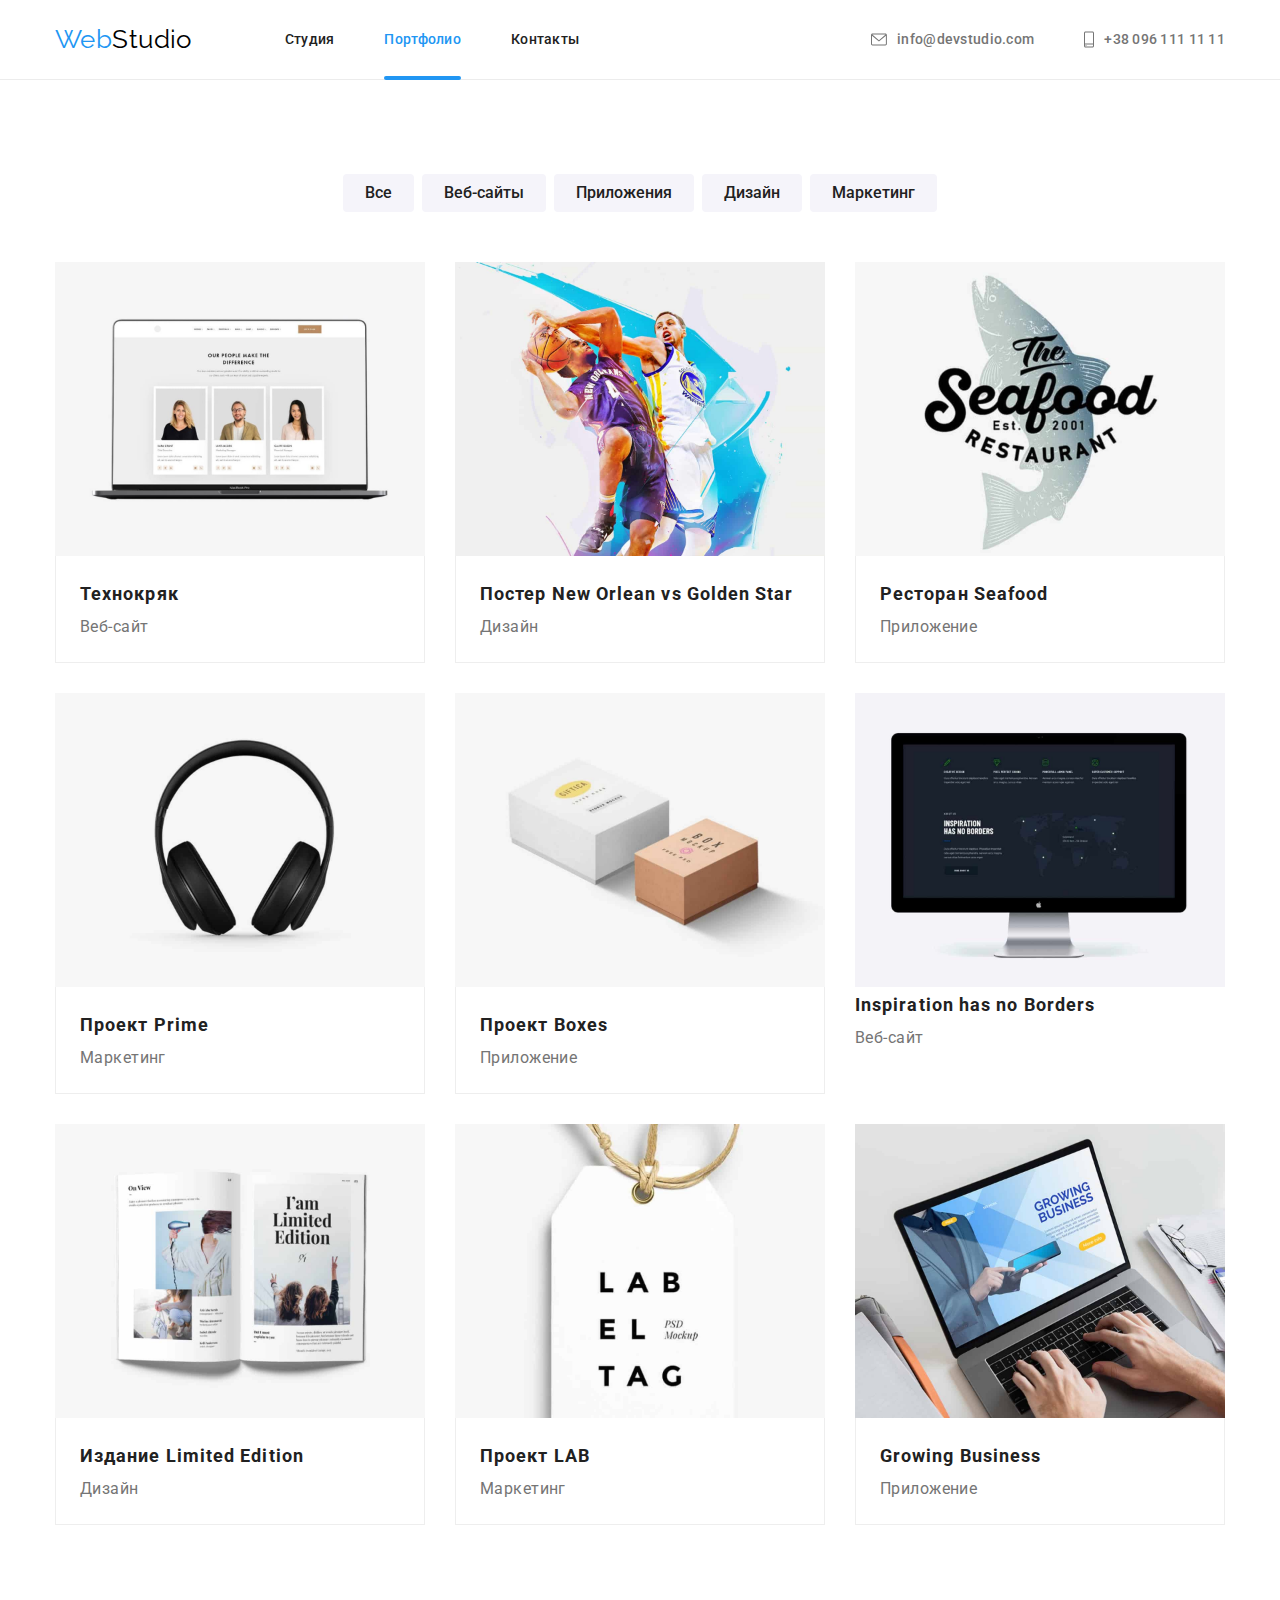
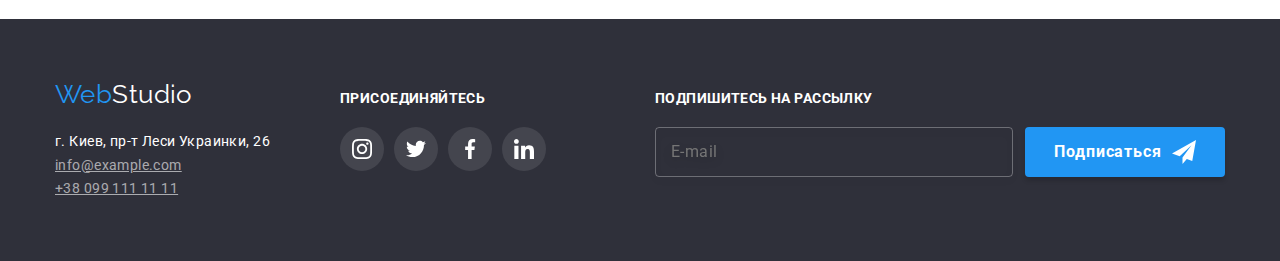
==== pages/portfolio.html @ 96d9318a "init commit" ====
<!DOCTYPE html>
<html lang="en">
  <head>
    <meta charset="UTF-8" />
    <meta http-equiv="X-UA-Compatible" content="IE=edge" />
    <meta name="viewport" content="width=device-width, initial-scale=1.0" />
    <title>WebStudio | Портфолио</title>
    <link rel="preconnect" href="https://fonts.gstatic.com" />
    <link
      href="https://fonts.googleapis.com/css2?family=Raleway:wght@700&family=Roboto:wght@400;500;700;900&display=swap"
      rel="stylesheet"
    />
    <link
      rel="stylesheet"
      href="https://cdnjs.cloudflare.com/ajax/libs/modern-normalize/1.0.0/modern-normalize.min.css"
    />
    <link rel="stylesheet" href="./../css/main.min.css" />
  </head>
  <body>
    <!-- header -->
    <header class="header">
      <div class="container flex-wrapper">
        <nav class="flex-wrapper">
          <a class="logo" href="./../index.html"
            >Web<span class="logo--darkmode">Studio</span></a
          >
          <ul class="header__menu flex-wrapper">
            <li class="header__item">
              <a class="header__link" href="./../index.html">Студия</a>
            </li>
            <li class="header__item">
              <a
                class="header__link header__link--active"
                href="./portfolio.html"
                >Портфолио</a
              >
            </li>
            <li class="header__item">
              <a class="header__link" href="#">Контакты</a>
            </li>
          </ul>
        </nav>
        <ul class="header__contacts-list flex-wrapper">
          <li class="header__item">
            <a class="contacts__link" href="mailto:info@devstudio.com">
              <svg
                width="16"
                height="12"
                class="contacts__icon contacts-icon--email"
              >
                <use href="./../icons/icons.svg#icon-envelope"></use>
              </svg>
              info@devstudio.com</a
            >
          </li>
          <li class="header__item">
            <a class="contacts__link" href="tel:+380961111111">
              <svg
                width="10"
                height="16"
                class="contacts__icon contacts__icon--phone"
              >
                <use href="./../icons/icons.svg#icon-smartphone"></use>
              </svg>
              +38 096 111 11 11</a
            >
          </li>
        </ul>
      </div>
    </header>
    <!-- /header -->
    <!-- main -->
    <main>
      <section class="section">
        <div class="container">
          <h1 class="visually-hidden">Портфолио</h1>
          <ul class="filter__options">
            <li class="filter__item">
              <button class="filter__button" type="button">Все</button>
            </li>
            <li class="filter__item">
              <button class="filter__button" type="button">Веб-сайты</button>
            </li>
            <li class="filter__item">
              <button class="filter__button" type="button">Приложения</button>
            </li>
            <li class="filter__item">
              <button class="filter__button" type="button">Дизайн</button>
            </li>
            <li class="filter__item">
              <button class="filter__button" type="button">Маркетинг</button>
            </li>
          </ul>
          <ul class="project__list">
            <li class="project__item">
              <a href="" class="project__link">
                <div class="project__animation-container">
                  <img
                    class="project__thumbnail"
                    width="370"
                    height="294"
                    src="./../img/pf_1.jpg"
                    alt="Технокряк"
                  />
                  <div class="project__animation-content">
                    <p>
                      Технокряк это современная площадка распространения
                      коронавируса. Компании используют эту платформу для
                      цифрового шпионажа и атак на защищённые сервера
                      конкурентов.
                    </p>
                  </div>
                </div>
                <div class="project__info">
                  <h2 class="project__info-heading">Технокряк</h2>
                  <p class="project__info-description">Веб-сайт</p>
                </div>
              </a>
            </li>
            <li class="project__item">
              <a href="" class="project__link">
                <div class="project__animation-container">
                  <img
                    class="project__thumbnail"
                    width="370"
                    height="294"
                    src="./../img/pf_2.jpg"
                    alt="Технокряк"
                  />
                  <div class="project__animation-content">
                    <p>
                      Технокряк это современная площадка распространения
                      коронавируса. Компании используют эту платформу для
                      цифрового шпионажа и атак на защищённые сервера
                      конкурентов.
                    </p>
                  </div>
                </div>
                <div class="project__info">
                  <h2 class="project__info-heading">
                    Постер New Orlean vs Golden Star
                  </h2>
                  <p class="project__info-description">Дизайн</p>
                </div>
              </a>
            </li>
            <li class="project__item">
              <a href="" class="project__link">
                <div class="project__animation-container">
                  <img
                    class="project__thumbnail"
                    width="370"
                    height="294"
                    src="./../img/pf_3.jpg"
                    alt="Технокряк"
                  />
                  <div class="project__animation-content">
                    <p>
                      Технокряк это современная площадка распространения
                      коронавируса. Компании используют эту платформу для
                      цифрового шпионажа и атак на защищённые сервера
                      конкурентов.
                    </p>
                  </div>
                </div>
                <div class="project__info">
                  <h2 class="project__info-heading">Ресторан Seafood</h2>
                  <p class="project__info-description">Приложение</p>
                </div>
              </a>
            </li>
            <li class="project__item">
              <a href="" class="project__link">
                <div class="project__animation-container">
                  <img
                    class="project__thumbnail"
                    width="370"
                    height="294"
                    src="./../img/pf_4.jpg"
                    alt="Технокряк"
                  />
                  <div class="project__animation-content">
                    <p>
                      Технокряк это современная площадка распространения
                      коронавируса. Компании используют эту платформу для
                      цифрового шпионажа и атак на защищённые сервера
                      конкурентов.
                    </p>
                  </div>
                </div>
                <div class="project__info">
                  <h2 class="project__info-heading">Проект Prime</h2>
                  <p class="project__info-description">Маркетинг</p>
                </div>
              </a>
            </li>
            <li class="project__item">
              <a href="" class="project__link">
                <div class="project__animation-container">
                  <img
                    class="project__thumbnail"
                    width="370"
                    height="294"
                    src="./../img/pf_5.jpg"
                    alt="Технокряк"
                  />
                  <div class="project__animation-content">
                    <p>
                      Технокряк это современная площадка распространения
                      коронавируса. Компании используют эту платформу для
                      цифрового шпионажа и атак на защищённые сервера
                      конкурентов.
                    </p>
                  </div>
                </div>
                <div class="project__info">
                  <h2 class="project__info-heading">Проект Boxes</h2>
                  <p class="project__info-description">Приложение</p>
                </div>
              </a>
            </li>
            <li class="project__item">
              <a href="" class="project__link">
                <div class="project__animation-container">
                  <img
                    class="project__thumbnail"
                    width="370"
                    height="294"
                    src="./../img/pf_6.jpg"
                    alt="Технокряк"
                  />
                  <div class="project__animation-content">
                    <p>
                      Технокряк это современная площадка распространения
                      коронавируса. Компании используют эту платформу для
                      цифрового шпионажа и атак на защищённые сервера
                      конкурентов.
                    </p>
                  </div>
                </div>
                <div class="project-info">
                  <h2 class="project__info-heading">
                    Inspiration has no Borders
                  </h2>
                  <p class="project__info-description">Веб-сайт</p>
                </div>
              </a>
            </li>
            <li class="project__item">
              <a href="" class="project__link">
                <div class="project__animation-container">
                  <img
                    class="project__thumbnail"
                    width="370"
                    height="294"
                    src="./../img/pf_7.jpg"
                    alt="Технокряк"
                  />
                  <div class="project__animation-content">
                    <p>
                      Технокряк это современная площадка распространения
                      коронавируса. Компании используют эту платформу для
                      цифрового шпионажа и атак на защищённые сервера
                      конкурентов.
                    </p>
                  </div>
                </div>
                <div class="project__info">
                  <h2 class="project__info-heading">Издание Limited Edition</h2>
                  <p class="project__info-description">Дизайн</p>
                </div>
              </a>
            </li>
            <li class="project__item">
              <a href="" class="project__link">
                <div class="project__animation-container">
                  <img
                    class="project__thumbnail"
                    width="370"
                    height="294"
                    src="./../img/pf_8.jpg"
                    alt="Технокряк"
                  />
                  <div class="project__animation-content">
                    <p>
                      Технокряк это современная площадка распространения
                      коронавируса. Компании используют эту платформу для
                      цифрового шпионажа и атак на защищённые сервера
                      конкурентов.
                    </p>
                  </div>
                </div>
                <div class="project__info">
                  <h2 class="project__info-heading">Проект LAB</h2>
                  <p class="project__info-description">Маркетинг</p>
                </div>
              </a>
            </li>
            <li class="project__item">
              <a href="" class="project__link">
                <div class="project__animation-container">
                  <img
                    class="project__thumbnail"
                    width="370"
                    height="294"
                    src="./../img/pf_9.jpg"
                    alt="Технокряк"
                  />
                  <div class="project__animation-content">
                    <p>
                      Технокряк это современная площадка распространения
                      коронавируса. Компании используют эту платформу для
                      цифрового шпионажа и атак на защищённые сервера
                      конкурентов.
                    </p>
                  </div>
                </div>
                <div class="project__info">
                  <h2 class="project__info-heading">Growing Business</h2>
                  <p class="project__info-description">Приложение</p>
                </div>
              </a>
            </li>
          </ul>
        </div>
      </section>
    </main>
    <!-- /main -->
    <!-- footer -->
    <footer class="footer">
      <div class="container">
        <div class="footer__content">
          <div class="footer__contacts">
            <a class="logo" href="./../index.html"
              >Web<span class="logo--lightmode">Studio</span></a
            >
            <address class="footer__address">
              <ul class="footer__address-list">
                <li class="footer__address-item">
                  <p>г. Киев, пр-т Леси Украинки, 26</p>
                </li>
                <li class="footer__address-item">
                  <a class="footer__address-link" href="mailto:info@example.com"
                    >info@example.com</a
                  >
                </li>
                <li class="footer__address-item">
                  <a class="footer__address-link" href="tel:+380991111111"
                    >+38 099 111 11 11</a
                  >
                </li>
              </ul>
            </address>
          </div>
          <div class="footer__socials">
            <p class="footer__socials-cta-text">присоединяйтесь</p>
            <ul class="footer__socials-list">
              <li class="socials__item">
                <a class="socials__link" href="#">
                  <svg width="20" height="20" class="socials__icon">
                    <use href="./../icons/icons.svg#icon-instagram"></use>
                  </svg>
                </a>
              </li>
              <li class="socials__item">
                <a class="socials__link" href="#">
                  <svg width="20" height="20" class="socials__icon">
                    <use href="./../icons/icons.svg#icon-twitter"></use>
                  </svg>
                </a>
              </li>
              <li class="socials__item">
                <a class="socials__link" href="#">
                  <svg width="20" height="20" class="socials__icon">
                    <use href="./../icons/icons.svg#icon-facebook"></use>
                  </svg>
                </a>
              </li>
              <li class="socials__item">
                <a class="socials__link" href="#">
                  <svg width="20" height="20" class="socials__icon">
                    <use href="./../icons/icons.svg#icon-linkedin"></use>
                  </svg>
                </a>
              </li>
            </ul>
          </div>
          <div class="footer__newsletter">
            <form class="footer__newsletter-form">
              <label class="footer__newsletter-cta-text" for="newsletter-email"
                >Подпишитесь на рассылку</label
              >
              <div class="footer__newsletter-input-row">
                <input
                  class="footer__newsletter-input-field"
                  id="newsletter-email"
                  name="user-email"
                  type="email"
                  placeholder="E-mail"
                  required
                />
                <button class="footer__newsletter-submit-button" type="submit">
                  Подписаться
                  <svg
                    class="footer__newsletter-subscribe-icon"
                    width="24"
                    height="24"
                  >
                    <use href="./../icons/icons.svg#icon-input-subscribe"></use>
                  </svg>
                </button>
              </div>
            </form>
          </div>
        </div>
      </div>
    </footer>
    <!-- /footer -->
  </body>
</html>
---- css/main.min.css ----
body{font-family:"Roboto", sans-serif;font-size:14px;font-weight:400;line-height:1.14;letter-spacing:0.03em;color:#212121}ul{list-style:none}h1,h2,h3,h4,h5,h6,ul,p{margin:0;padding:0}.container{max-width:1200px;padding:0 15px 0 15px;margin:0 auto}.section{padding-top:94px;padding-bottom:94px}.section:first-child{margin-top:80px}.flex-wrapper{display:-webkit-box;display:-ms-flexbox;display:flex;height:100%;-webkit-box-align:center;-ms-flex-align:center;align-items:center;-webkit-box-pack:center;-ms-flex-pack:center;justify-content:center;position:relative}.header{position:fixed;top:0;z-index:1;width:100%;height:80px;background-color:#fff;border-bottom:1px solid #ececec}.header .logo{display:-webkit-box;display:-ms-flexbox;display:flex;height:100%;-webkit-box-align:center;-ms-flex-align:center;align-items:center;-webkit-box-pack:center;-ms-flex-pack:center;justify-content:center;position:relative}.header__menu{margin-left:93px}.header__contacts-list{margin-left:auto}.header__item,.header__item>.header__link,.header__item>.contacts__link{display:-webkit-box;display:-ms-flexbox;display:flex;height:100%;-webkit-box-align:center;-ms-flex-align:center;align-items:center;-webkit-box-pack:center;-ms-flex-pack:center;justify-content:center;position:relative}.header__item:not(:last-child){margin-right:50px}.header__link{font-weight:500;letter-spacing:0.02em;color:#212121;text-decoration:none}.header__link--active,.header__link:hover,.header__link:focus{color:#2196f3;-webkit-transition:color 0.25s cubic-bezier(0.4, 0, 0.2, 1);transition:color 0.25s cubic-bezier(0.4, 0, 0.2, 1)}.header__link--active::after{content:"";position:absolute;bottom:-1px;width:100%;height:4px;background-color:#2196f3;border-radius:2px}.contacts__link{font-weight:500;letter-spacing:0.02em;color:#212121;text-decoration:none;color:#757575;-webkit-transition:color 0.25s cubic-bezier(0.4, 0, 0.2, 1);transition:color 0.25s cubic-bezier(0.4, 0, 0.2, 1)}.contacts__link:hover,.contacts__link:focus{color:#2196f3}.contacts__item:not(:last-child){margin-bottom:9px}.contacts__icon{height:100%;margin-right:10px}.contacts__icon--email{width:16px}.contacts__icon--phone{width:10px}.logo{font-family:"Raleway", sans-serif;font-size:26px;line-height:1.19;color:#2196f3;text-decoration:none}.logo--darkmode{color:#000}.logo--lightmode{color:#fff}.hero{padding-top:200px;padding-bottom:200px;background-image:-webkit-gradient(linear, left top, right top, from(rgba(47,48,58,0.4)), to(rgba(47,48,58,0.4))),url("./../img/hero-bg.jpg");background-image:linear-gradient(to right, rgba(47,48,58,0.4), rgba(47,48,58,0.4)),url("./../img/hero-bg.jpg");background-size:cover;background-color:#2f303a}.hero__content{max-width:696px;text-align:center;margin:0 auto}.hero__headline{font-weight:900;font-size:44px;line-height:1.36;letter-spacing:0.06em;text-align:center;text-transform:uppercase;color:#fff}.hero__button{margin-top:30px;width:200px;height:50px;font-weight:700;font-size:16px;line-height:1.87;letter-spacing:0.06em;background-color:#2196f3;color:#fff;-webkit-box-shadow:0px 4px 4px rgba(0,0,0,0.15);box-shadow:0px 4px 4px rgba(0,0,0,0.15);border:2px solid #2196f3;border-radius:4px;cursor:pointer;-webkit-transition-property:color, background-color;transition-property:color, background-color;-webkit-transition:0.25s cubic-bezier(0.4, 0, 0.2, 1);transition:0.25s cubic-bezier(0.4, 0, 0.2, 1)}.hero__button:hover,.hero__button:focus{background-color:#fff;color:#2196f3}.advantages{padding-bottom:0}.advantages__list{display:-webkit-box;display:-ms-flexbox;display:flex}.advantages__item{width:270px}.advantages__item:not(:last-child){margin-right:30px}.advantages__icon{display:-webkit-box;display:-ms-flexbox;display:flex;height:120px;-webkit-box-pack:center;-ms-flex-pack:center;justify-content:center;-webkit-box-align:center;-ms-flex-align:center;align-items:center;border-radius:4px;background-color:#f5f4fa;margin-bottom:30px}.advantages__heading{font-weight:700;font-size:14px;text-transform:uppercase}.advantages__description{margin-top:10px;line-height:1.71;color:#757575}.occupation__heading{text-align:center;font-weight:700;font-size:36px;line-height:1.16}.occupation__list{margin-top:50px;display:-webkit-box;display:-ms-flexbox;display:flex;-ms-flex-wrap:wrap;flex-wrap:wrap}.occupation__item{position:relative}.occupation__item:not(:last-child){margin-right:30px}.occupation__image{display:block}.occupation__description{position:absolute;left:0;bottom:0;display:-webkit-box;display:-ms-flexbox;display:flex;-webkit-box-pack:center;-ms-flex-pack:center;justify-content:center;-webkit-box-align:center;-ms-flex-align:center;align-items:center;height:70px;width:100%;background-color:rgba(47,48,58,0.8)}.occupation__description>p{font-weight:700;text-align:center;letter-spacing:0.03em;text-transform:uppercase;color:#ffffff}.socials__list{display:-webkit-box;display:-ms-flexbox;display:flex;-webkit-box-pack:center;-ms-flex-pack:center;justify-content:center;padding:0;margin-top:16px}.socials__item:not(:last-child){margin-right:10px}.socials__link{display:block;width:44px;height:44px;padding:12px;color:#afb1b8;border-radius:50%;-webkit-transition-property:color, background-color;transition-property:color, background-color;-webkit-transition:0.25s cubic-bezier(0.4, 0, 0.2, 1);transition:0.25s cubic-bezier(0.4, 0, 0.2, 1)}.socials__link:hover,.socials__link:focus{color:#fff;background-color:#2196f3}.socials__icon{width:100%;height:100%}.team{background-color:#f5f4fa}.team__heading{text-align:center;font-weight:700;font-size:36px;line-height:1.16}.team__list{margin-top:50px;display:-webkit-box;display:-ms-flexbox;display:flex;-ms-flex-wrap:wrap;flex-wrap:wrap}.team__item{background:#ffffff;-webkit-box-shadow:0px 1px 3px rgba(0,0,0,0.12),0px 1px 1px rgba(0,0,0,0.14),0px 2px 1px rgba(0,0,0,0.2);box-shadow:0px 1px 3px rgba(0,0,0,0.12),0px 1px 1px rgba(0,0,0,0.14),0px 2px 1px rgba(0,0,0,0.2);border-radius:0px 0px 4px 4px}.team__item:not(:last-child){margin-right:30px}.team__image{display:block}.team__info{padding:30px 10px}.team__info-name{font-weight:500;font-size:16px;line-height:1.18;text-align:center}.team__info-role{margin-top:10px;font-size:16px;line-height:1.18;text-align:center;color:#757575}.clients__heading{text-align:center;font-weight:700;font-size:36px;line-height:1.16}.clients__list{display:-webkit-box;display:-ms-flexbox;display:flex;margin-top:50px}.clients__item{width:170px;height:92px}.clients__item:not(:last-child){margin-right:30px}.clients__link{display:-webkit-box;display:-ms-flexbox;display:flex;-webkit-box-pack:center;-ms-flex-pack:center;justify-content:center;-webkit-box-align:center;-ms-flex-align:center;align-items:center;width:100%;height:100%;border:1px solid #afb1b8;border-radius:4px;color:#afb1b8;-webkit-transition-property:color, border-color;transition-property:color, border-color;-webkit-transition:0.25s cubic-bezier(0.4, 0, 0.2, 1);transition:0.25s cubic-bezier(0.4, 0, 0.2, 1)}.clients__link:hover,.clients__link:focus{color:#2196f3;border-color:#2196f3}.clients__icon{width:106px;height:60px}.filter__options{display:-webkit-box;display:-ms-flexbox;display:flex;height:100%;-webkit-box-align:center;-ms-flex-align:center;align-items:center;-webkit-box-pack:center;-ms-flex-pack:center;justify-content:center;position:relative}.filter__item:not(:last-child){margin-right:8px}.filter__button{padding:6px 22px;border-radius:4px;background-color:#2196f3;font-weight:500;font-size:16px;line-height:1.62;background-color:#f5f4fa;color:#212121;border:none;cursor:pointer;-webkit-transition-property:color, background-color, -webkit-box-shadow;transition-property:color, background-color, -webkit-box-shadow;transition-property:color, background-color, box-shadow;transition-property:color, background-color, box-shadow, -webkit-box-shadow;-webkit-transition:0.25s cubic-bezier(0.4, 0, 0.2, 1);transition:0.25s cubic-bezier(0.4, 0, 0.2, 1)}.filter__button:hover,.filter__button:focus{background-color:#2196f3;color:#fff;-webkit-box-shadow:0px 3px 1px rgba(0,0,0,0.1),0px 1px 2px rgba(0,0,0,0.08),0px 2px 2px rgba(0,0,0,0.12);box-shadow:0px 3px 1px rgba(0,0,0,0.1),0px 1px 2px rgba(0,0,0,0.08),0px 2px 2px rgba(0,0,0,0.12)}.project__list{margin-top:50px;display:-webkit-box;display:-ms-flexbox;display:flex;-ms-flex-wrap:wrap;flex-wrap:wrap}.project__thumbnail,.project__link{display:block}.project__item{margin-right:30px;margin-bottom:30px}.project__item:nth-child(3n+3){margin-right:0}.project__item:nth-last-child(-n+3){margin-bottom:0}.project__link{text-decoration:none}.project__link:hover,.project__link:focus{-webkit-box-shadow:0px 1px 1px rgba(0,0,0,0.12),0px 4px 4px rgba(0,0,0,0.06),1px 4px 6px rgba(0,0,0,0.16);box-shadow:0px 1px 1px rgba(0,0,0,0.12),0px 4px 4px rgba(0,0,0,0.06),1px 4px 6px rgba(0,0,0,0.16);-webkit-transition:-webkit-box-shadow 0.25s cubic-bezier(0.4, 0, 0.2, 1);transition:-webkit-box-shadow 0.25s cubic-bezier(0.4, 0, 0.2, 1);transition:box-shadow 0.25s cubic-bezier(0.4, 0, 0.2, 1);transition:box-shadow 0.25s cubic-bezier(0.4, 0, 0.2, 1), -webkit-box-shadow 0.25s cubic-bezier(0.4, 0, 0.2, 1)}.project__animation-container{position:relative;overflow:hidden;width:100%}.project__animation-content{position:absolute;display:-webkit-box;display:-ms-flexbox;display:flex;height:100%;-webkit-box-pack:center;-ms-flex-pack:center;justify-content:center;-webkit-box-align:center;-ms-flex-align:center;align-items:center;padding:24px;background-color:rgba(33,150,243,0.9);-webkit-transition:-webkit-transform 0.25s cubic-bezier(0.4, 0, 0.2, 1);transition:-webkit-transform 0.25s cubic-bezier(0.4, 0, 0.2, 1);transition:transform 0.25s cubic-bezier(0.4, 0, 0.2, 1);transition:transform 0.25s cubic-bezier(0.4, 0, 0.2, 1), -webkit-transform 0.25s cubic-bezier(0.4, 0, 0.2, 1)}.project__animation-content>p{font-size:18px;line-height:1.55;color:#fff}.project__link:hover .project__animation-content,.project__link:focus .project__animation-content{-webkit-transform:translateY(-100%);transform:translateY(-100%)}.project__info{padding:20px 24px;background:#ffffff;border-left:1px solid #eeeeee;border-right:1px solid #eeeeee;border-bottom:1px solid #eeeeee}.project__info-heading{font-weight:700;font-size:18px;line-height:2;letter-spacing:0.06em;color:#212121}.project__info-description{font-size:16px;line-height:1.87;color:#757575}.modal__contact-us-form-submit-button{margin-top:30px;width:200px;height:50px;font-weight:700;font-size:16px;line-height:1.87;letter-spacing:0.06em;background-color:#2196f3;color:#fff;-webkit-box-shadow:0px 4px 4px rgba(0,0,0,0.15);box-shadow:0px 4px 4px rgba(0,0,0,0.15);border:2px solid #2196f3;border-radius:4px;cursor:pointer;-webkit-transition-property:color, background-color;transition-property:color, background-color;-webkit-transition:0.25s cubic-bezier(0.4, 0, 0.2, 1);transition:0.25s cubic-bezier(0.4, 0, 0.2, 1)}.modal__contact-us-form-submit-button:hover,.modal__contact-us-form-submit-button:focus{background-color:#fff;color:#2196f3}.modal__backdrop{position:fixed;z-index:2;top:0;left:0;bottom:0;right:0;display:-webkit-box;display:-ms-flexbox;display:flex;-webkit-box-pack:center;-ms-flex-pack:center;justify-content:center;-webkit-box-align:center;-ms-flex-align:center;align-items:center;background-color:rgba(0,0,0,0.2);opacity:100;-webkit-transition:opacity 0.25s cubic-bezier(0.4, 0, 0.2, 1);transition:opacity 0.25s cubic-bezier(0.4, 0, 0.2, 1)}.modal__popup{position:relative;max-width:528px;background-color:#fff;-webkit-box-shadow:0px 1px 3px rgba(0,0,0,0.12),0px 1px 1px rgba(0,0,0,0.14),0px 2px 1px rgba(0,0,0,0.2);box-shadow:0px 1px 3px rgba(0,0,0,0.12),0px 1px 1px rgba(0,0,0,0.14),0px 2px 1px rgba(0,0,0,0.2);border-radius:4px;padding:40px;text-align:center}.modal__close-button{position:absolute;top:8px;right:8px;height:30px;width:30px;display:-webkit-box;display:-ms-flexbox;display:flex;-webkit-box-pack:center;-ms-flex-pack:center;justify-content:center;-webkit-box-align:center;-ms-flex-align:center;align-items:center;padding:9px;background:#fff;border:1px solid rgba(0,0,0,0.1);border-radius:50%;cursor:pointer;-webkit-transition:color 0.25s cubic-bezier(0.4, 0, 0.2, 1);transition:color 0.25s cubic-bezier(0.4, 0, 0.2, 1)}.modal__close-button:hover,.modal__close-button:focus{color:#2196f3;-webkit-transition:color 0.25s cubic-bezier(0.4, 0, 0.2, 1);transition:color 0.25s cubic-bezier(0.4, 0, 0.2, 1)}.modal__close-icon{width:100%;height:100%}.modal__contact-us-form-heading{font-weight:700;font-size:20px;line-height:1.15;letter-spacing:0.03em;color:#212121;text-align:center;margin-bottom:30px}.modal__contact-us-form-input-fieldset{position:relative;display:-webkit-box;display:-ms-flexbox;display:flex;-webkit-box-align:center;-ms-flex-align:center;align-items:center;margin-bottom:28px}.modal__contact-us-form-input-field{width:100%;height:40px;padding:14px 15px 14px 42px;border:1px solid rgba(33,33,33,0.2);border-radius:4px}.modal__contact-us-form-input-label{position:absolute;color:#757575;font-size:12px;line-height:1.16;letter-spacing:0.01em;-webkit-transform:translate(42px, 1px);transform:translate(42px, 1px);-webkit-transition:-webkit-transform 0.25s cubic-bezier(0.4, 0, 0.2, 1);transition:-webkit-transform 0.25s cubic-bezier(0.4, 0, 0.2, 1);transition:transform 0.25s cubic-bezier(0.4, 0, 0.2, 1);transition:transform 0.25s cubic-bezier(0.4, 0, 0.2, 1), -webkit-transform 0.25s cubic-bezier(0.4, 0, 0.2, 1)}.modal__contact-us-form-input-field:focus-within+.modal__contact-us-form-input-label,.modal__contact-us-form-input-field:not(:placeholder-shown)+.modal__contact-us-form-input-label{-webkit-transform:translate(0, -30px);transform:translate(0, -30px)}.modal__contact-us-form-input-icon{position:absolute;display:-webkit-box;display:-ms-flexbox;display:flex;-webkit-box-align:center;-ms-flex-align:center;align-items:center;left:15px;color:#212121;-webkit-transition:color 0.25s cubic-bezier(0.4, 0, 0.2, 1);transition:color 0.25s cubic-bezier(0.4, 0, 0.2, 1)}.modal__contact-us-form-input-field:focus-within ~ .modal__contact-us-form-input-icon,.modal__contact-us-form-input-field:focus-within+.modal__contact-us-form-input-label,textarea:focus-within+.modal__contact-us-form-input-label-textarea{color:#2196f3}.modal__contact-us-form-input-field:not(:focus)::-webkit-input-placeholder{color:transparent}.modal__contact-us-form-input-field:not(:focus):-ms-input-placeholder{color:transparent}.modal__contact-us-form-input-field:not(:focus)::-ms-input-placeholder{color:transparent}.modal__contact-us-form-input-field:not(:focus)::placeholder{color:transparent}.modal__contact-us-form-input-fieldset>textarea{height:120px;padding:12px 16px;resize:none}.modal__contact-us-form-input-fieldset:nth-last-child(2){margin-bottom:20px}.modal__contact-us-form-input-fieldset>textarea::-webkit-input-placeholder,.modal__contact-us-form-input-field::-webkit-input-placeholder{font-size:12px;line-height:1.16;letter-spacing:0.01em;color:rgba(117,117,117,0.5);-webkit-transition:color 0.25s cubic-bezier(0.4, 0, 0.2, 1);transition:color 0.25s cubic-bezier(0.4, 0, 0.2, 1)}.modal__contact-us-form-input-fieldset>textarea:-ms-input-placeholder,.modal__contact-us-form-input-field:-ms-input-placeholder{font-size:12px;line-height:1.16;letter-spacing:0.01em;color:rgba(117,117,117,0.5);-webkit-transition:color 0.25s cubic-bezier(0.4, 0, 0.2, 1);transition:color 0.25s cubic-bezier(0.4, 0, 0.2, 1)}.modal__contact-us-form-input-fieldset>textarea::-ms-input-placeholder,.modal__contact-us-form-input-field::-ms-input-placeholder{font-size:12px;line-height:1.16;letter-spacing:0.01em;color:rgba(117,117,117,0.5);-webkit-transition:color 0.25s cubic-bezier(0.4, 0, 0.2, 1);transition:color 0.25s cubic-bezier(0.4, 0, 0.2, 1)}.modal__contact-us-form-input-fieldset>textarea::placeholder,.modal__contact-us-form-input-field::placeholder{font-size:12px;line-height:1.16;letter-spacing:0.01em;color:rgba(117,117,117,0.5);-webkit-transition:color 0.25s cubic-bezier(0.4, 0, 0.2, 1);transition:color 0.25s cubic-bezier(0.4, 0, 0.2, 1)}.modal__contact-us-form-input-label-textarea{position:absolute;-webkit-transform:translateY(-70px);transform:translateY(-70px);font-size:12px;line-height:1.16;letter-spacing:0.01em;color:#757575;-webkit-transition:color 0.25s cubic-bezier(0.4, 0, 0.2, 1);transition:color 0.25s cubic-bezier(0.4, 0, 0.2, 1)}.modal__contact-us-form-input-checkbox-fieldset{display:-webkit-box;display:-ms-flexbox;display:flex;-webkit-box-pack:center;-ms-flex-pack:center;justify-content:center;-webkit-box-align:center;-ms-flex-align:center;align-items:center}.modal__contact-us-form-input-checkbox{-webkit-appearance:none;-moz-appearance:none;appearance:none}.modal__contact-us-form-input-checkbox-label::before{content:"";display:-webkit-inline-box;display:-ms-inline-flexbox;display:inline-flex;height:15px;width:16px;margin-bottom:2px;margin-right:8px;background-size:cover;background-origin:border-box;background-repeat:no-repeat;background-image:url("data:image/svg+xml,%3Csvg width='16' height='15' viewBox='0 0 16 15' fill='none' xmlns='http://www.w3.org/2000/svg'%3E%3Cpath d='M14.2222 1.66667V13.3333H1.77778V1.66667H14.2222ZM14.2222 0H1.77778C0.8 0 0 0.75 0 1.66667V13.3333C0 14.25 0.8 15 1.77778 15H14.2222C15.2 15 16 14.25 16 13.3333V1.66667C16 0.75 15.2 0 14.2222 0Z' fill='%23212121'/%3E%3C/svg%3E%0A")}.modal__contact-us-form-input-checkbox:checked+.modal__contact-us-form-input-checkbox-label::before{background-image:url("data:image/svg+xml,%3Csvg width='16' height='15' viewBox='0 0 16 15' fill='none' xmlns='http://www.w3.org/2000/svg'%3E%3Crect width='16' height='15' rx='2' fill='%232196F3'/%3E%3Cpath d='M3.95703 7.75166L3.88825 7.68604L3.81923 7.75141L2.93123 8.59258L2.85486 8.66492L2.93097 8.73753L6.42671 12.0724L6.49574 12.1382L6.56476 12.0724L14.069 4.91352L14.1449 4.84116L14.069 4.76881L13.1873 3.92764L13.1183 3.86183L13.0493 3.92761L6.49577 10.1735L3.95703 7.75166Z' fill='white' stroke='white' stroke-width='0.2'/%3E%3C/svg%3E%0A")}.modal__contact-us-form-input-checkbox:focus+.modal__contact-us-form-input-checkbox-label::before{outline:2px solid blue}.modal__contact-us-form-input-checkbox-label{display:-webkit-box;display:-ms-flexbox;display:flex;-webkit-box-align:center;-ms-flex-align:center;align-items:center;font-size:14px;line-height:1.71;letter-spacing:0.03em;color:#757575}.modal__contact-us-form-input-checkbox-label>a{color:#2196f3}.visually-hidden{position:absolute;clip:rect(0 0 0 0);width:1px;height:1px;margin:-1px}.modal__backdrop--is-hidden{pointer-events:none;opacity:0;-webkit-transition:opacity 0.25s cubic-bezier(0.4, 0, 0.2, 1);transition:opacity 0.25s cubic-bezier(0.4, 0, 0.2, 1)}.footer{padding:60px 0;background-color:#2f303a}.footer__content{display:-webkit-box;display:-ms-flexbox;display:flex;-webkit-box-align:baseline;-ms-flex-align:baseline;align-items:baseline}.footer__contacts{margin-right:70px}.footer__address{margin-top:20px;font-size:14px;font-style:normal;line-height:1.71;color:#fff}.footer__address-link{color:rgba(255,255,255,0.6);font-size:14px;font-weight:400;letter-spacing:0.03em;-webkit-transition:color 0.25s cubic-bezier(0.4, 0, 0.2, 1);transition:color 0.25s cubic-bezier(0.4, 0, 0.2, 1)}.footer__address-link:hover,.footer__address-link:focus{color:#2196f3}.footer__socials-list{display:-webkit-box;display:-ms-flexbox;display:flex;margin-top:20px}.footer__socials-list .socials__link{color:#fff;background-color:rgba(255,255,255,0.1);-webkit-transition:background-color 0.25s cubic-bezier(0.4, 0, 0.2, 1);transition:background-color 0.25s cubic-bezier(0.4, 0, 0.2, 1)}.footer__socials-list .socials__link:hover,.footer__socials-list .socials__link:focus{color:#fff;background-color:#2196f3}.footer__socials-cta-text,.footer__newsletter-cta-text{font-weight:700;text-transform:uppercase;color:#fff}.footer__newsletter{margin-left:auto}.footer__newsletter-form{width:570px}.footer__newsletter-input-row{display:-webkit-box;display:-ms-flexbox;display:flex;width:100%;margin-top:20px}.footer__newsletter-input-field{width:358px;border:1px solid rgba(255,255,255,0.3);border-radius:4px;-webkit-filter:drop-shadow(0px 4px 4px rgba(0,0,0,0.15));filter:drop-shadow(0px 4px 4px rgba(0,0,0,0.15));background-color:transparent;font-size:16px;line-height:1.25;letter-spacing:0.03em;color:rgba(255,255,255,0.6);padding-left:15px}.footer__newsletter-submit-button{display:-webkit-box;display:-ms-flexbox;display:flex;-webkit-box-pack:center;-ms-flex-pack:center;justify-content:center;-webkit-box-align:center;-ms-flex-align:center;align-items:center;margin-top:0;margin-left:12px;width:200px;height:50px;font-weight:700;font-size:16px;line-height:1.87;letter-spacing:0.06em;background-color:#2196f3;color:#fff;-webkit-box-shadow:0px 4px 4px rgba(0,0,0,0.15);box-shadow:0px 4px 4px rgba(0,0,0,0.15);border:2px solid #2196f3;border-radius:4px;cursor:pointer;-webkit-transition-property:color, background-color;transition-property:color, background-color;-webkit-transition:0.25s cubic-bezier(0.4, 0, 0.2, 1);transition:0.25s cubic-bezier(0.4, 0, 0.2, 1)}.footer__newsletter-submit-button:hover,.footer__newsletter-submit-button:focus{background-color:#fff;color:#2196f3}.footer__newsletter-subscribe-icon{margin-left:10px}
/*# sourceMappingURL=main.min.css.map */
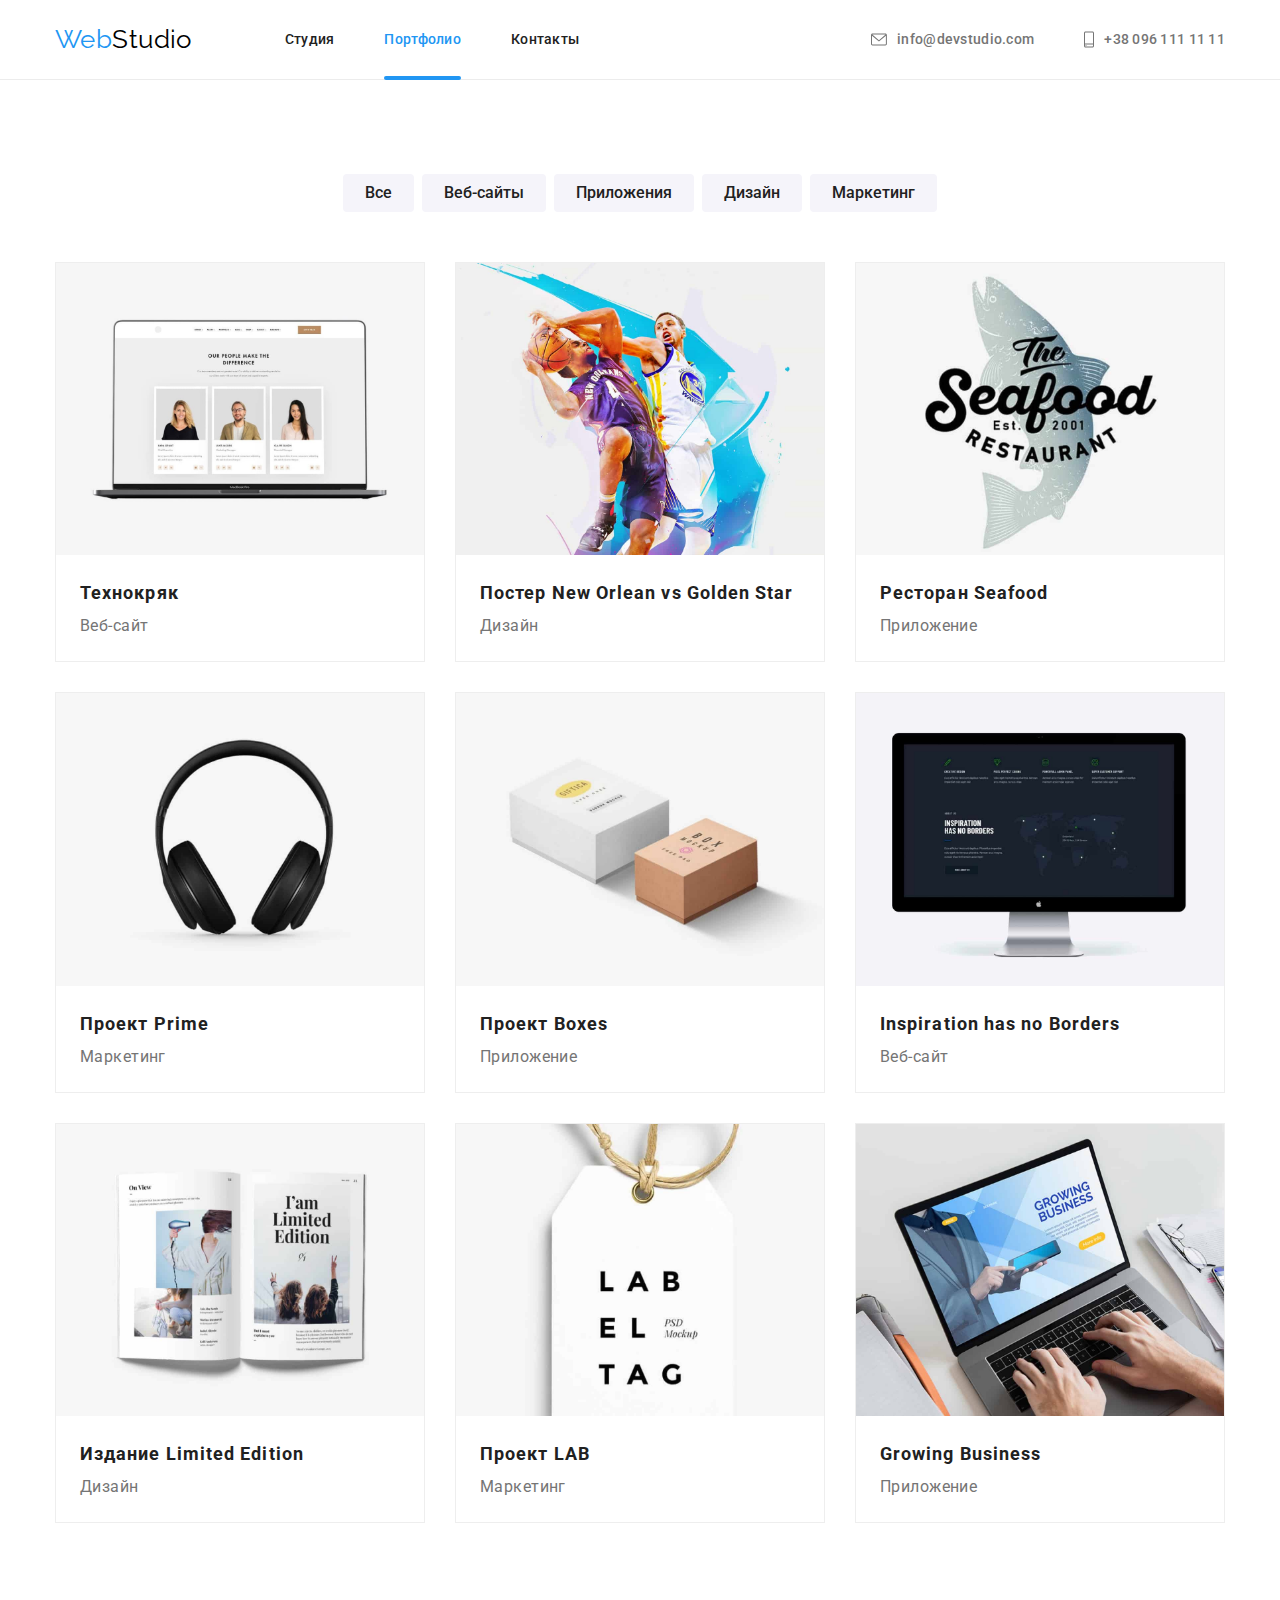
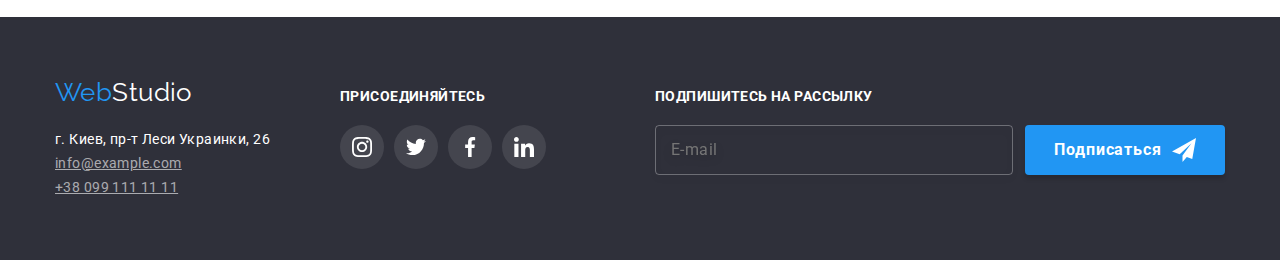
==== commit 357c29b9: "homework 8 is done, hopefully" ====
--- a/pages/portfolio.html
+++ b/pages/portfolio.html
@@ -66,6 +66,73 @@
             >
           </li>
         </ul>
+        <button type="button" class="header__menu-button" data-menu-button>
+          <svg class="header__menu-icon" height="40" width="40">
+            <use
+              class="header__menu-icon--collapsed"
+              href="./../icons/icons.svg#icon-header-menu-collapsed"
+            ></use>
+          </svg>
+        </button>
+      </div>
+      <div class="mobile-menu" data-menu>
+        <button
+          type="button"
+          class="header__menu-button--close"
+          data-menu-close
+        >
+          <svg class="header__menu-icon" height="40" width="40">
+            <use
+              class="header__menu-icon--opened"
+              href="./../icons/icons.svg#icon-header-menu-opened"
+            ></use>
+          </svg>
+        </button>
+        <div class="container mobile-menu__container">
+          <ul class="mobile-menu__nav">
+            <li class="mobile-menu__item">
+              <a href="./../index.html" class="mobile-menu__link">Студия</a>
+            </li>
+            <li class="mobile-menu__item">
+              <a
+                href="./portfolio.html"
+                class="mobile-menu__link mobile-menu__link--is-active"
+                >Портфолио</a
+              >
+            </li>
+            <li class="mobile-menu__item">
+              <a href="" class="mobile-menu__link">Контакты</a>
+            </li>
+          </ul>
+          <ul class="mobile-menu__contacts">
+            <li class="mobile-menu__contacts-item">
+              <a href="tel:+380961111111" class="mobile-menu__contacts-link"
+                >+38 096 111 11 11</a
+              >
+            </li>
+            <li class="mobile-menu__contacts-item">
+              <a
+                href="mailto:info@devstudio.com"
+                class="mobile-menu__contacts-link"
+                >info@devstudio.com</a
+              >
+            </li>
+          </ul>
+          <ul class="mobile-menu__socials">
+            <li class="mobile-menu__socials-item">
+              <a href="" class="mobile-menu__socials-link">Instagram</a>
+            </li>
+            <li class="mobile-menu__socials-item">
+              <a href="" class="mobile-menu__socials-link">Twitter</a>
+            </li>
+            <li class="mobile-menu__socials-item">
+              <a href="" class="mobile-menu__socials-link">Facebook</a>
+            </li>
+            <li class="mobile-menu__socials-item">
+              <a href="" class="mobile-menu__socials-link">LinkedIn</a>
+            </li>
+          </ul>
+        </div>
       </div>
     </header>
     <!-- /header -->
@@ -238,7 +305,7 @@
                     </p>
                   </div>
                 </div>
-                <div class="project-info">
+                <div class="project__info">
                   <h2 class="project__info-heading">
                     Inspiration has no Borders
                   </h2>
@@ -416,5 +483,6 @@
       </div>
     </footer>
     <!-- /footer -->
+    <script src="./../js/mobile-menu.js"></script>
   </body>
 </html>
--- a/css/main.min.css
+++ b/css/main.min.css
@@ -1,2 +1,2 @@
-body{font-family:"Roboto", sans-serif;font-size:14px;font-weight:400;line-height:1.14;letter-spacing:0.03em;color:#212121}ul{list-style:none}h1,h2,h3,h4,h5,h6,ul,p{margin:0;padding:0}.container{max-width:1200px;padding:0 15px 0 15px;margin:0 auto}.section{padding-top:94px;padding-bottom:94px}.section:first-child{margin-top:80px}.flex-wrapper{display:-webkit-box;display:-ms-flexbox;display:flex;height:100%;-webkit-box-align:center;-ms-flex-align:center;align-items:center;-webkit-box-pack:center;-ms-flex-pack:center;justify-content:center;position:relative}.header{position:fixed;top:0;z-index:1;width:100%;height:80px;background-color:#fff;border-bottom:1px solid #ececec}.header .logo{display:-webkit-box;display:-ms-flexbox;display:flex;height:100%;-webkit-box-align:center;-ms-flex-align:center;align-items:center;-webkit-box-pack:center;-ms-flex-pack:center;justify-content:center;position:relative}.header__menu{margin-left:93px}.header__contacts-list{margin-left:auto}.header__item,.header__item>.header__link,.header__item>.contacts__link{display:-webkit-box;display:-ms-flexbox;display:flex;height:100%;-webkit-box-align:center;-ms-flex-align:center;align-items:center;-webkit-box-pack:center;-ms-flex-pack:center;justify-content:center;position:relative}.header__item:not(:last-child){margin-right:50px}.header__link{font-weight:500;letter-spacing:0.02em;color:#212121;text-decoration:none}.header__link--active,.header__link:hover,.header__link:focus{color:#2196f3;-webkit-transition:color 0.25s cubic-bezier(0.4, 0, 0.2, 1);transition:color 0.25s cubic-bezier(0.4, 0, 0.2, 1)}.header__link--active::after{content:"";position:absolute;bottom:-1px;width:100%;height:4px;background-color:#2196f3;border-radius:2px}.contacts__link{font-weight:500;letter-spacing:0.02em;color:#212121;text-decoration:none;color:#757575;-webkit-transition:color 0.25s cubic-bezier(0.4, 0, 0.2, 1);transition:color 0.25s cubic-bezier(0.4, 0, 0.2, 1)}.contacts__link:hover,.contacts__link:focus{color:#2196f3}.contacts__item:not(:last-child){margin-bottom:9px}.contacts__icon{height:100%;margin-right:10px}.contacts__icon--email{width:16px}.contacts__icon--phone{width:10px}.logo{font-family:"Raleway", sans-serif;font-size:26px;line-height:1.19;color:#2196f3;text-decoration:none}.logo--darkmode{color:#000}.logo--lightmode{color:#fff}.hero{padding-top:200px;padding-bottom:200px;background-image:-webkit-gradient(linear, left top, right top, from(rgba(47,48,58,0.4)), to(rgba(47,48,58,0.4))),url("./../img/hero-bg.jpg");background-image:linear-gradient(to right, rgba(47,48,58,0.4), rgba(47,48,58,0.4)),url("./../img/hero-bg.jpg");background-size:cover;background-color:#2f303a}.hero__content{max-width:696px;text-align:center;margin:0 auto}.hero__headline{font-weight:900;font-size:44px;line-height:1.36;letter-spacing:0.06em;text-align:center;text-transform:uppercase;color:#fff}.hero__button{margin-top:30px;width:200px;height:50px;font-weight:700;font-size:16px;line-height:1.87;letter-spacing:0.06em;background-color:#2196f3;color:#fff;-webkit-box-shadow:0px 4px 4px rgba(0,0,0,0.15);box-shadow:0px 4px 4px rgba(0,0,0,0.15);border:2px solid #2196f3;border-radius:4px;cursor:pointer;-webkit-transition-property:color, background-color;transition-property:color, background-color;-webkit-transition:0.25s cubic-bezier(0.4, 0, 0.2, 1);transition:0.25s cubic-bezier(0.4, 0, 0.2, 1)}.hero__button:hover,.hero__button:focus{background-color:#fff;color:#2196f3}.advantages{padding-bottom:0}.advantages__list{display:-webkit-box;display:-ms-flexbox;display:flex}.advantages__item{width:270px}.advantages__item:not(:last-child){margin-right:30px}.advantages__icon{display:-webkit-box;display:-ms-flexbox;display:flex;height:120px;-webkit-box-pack:center;-ms-flex-pack:center;justify-content:center;-webkit-box-align:center;-ms-flex-align:center;align-items:center;border-radius:4px;background-color:#f5f4fa;margin-bottom:30px}.advantages__heading{font-weight:700;font-size:14px;text-transform:uppercase}.advantages__description{margin-top:10px;line-height:1.71;color:#757575}.occupation__heading{text-align:center;font-weight:700;font-size:36px;line-height:1.16}.occupation__list{margin-top:50px;display:-webkit-box;display:-ms-flexbox;display:flex;-ms-flex-wrap:wrap;flex-wrap:wrap}.occupation__item{position:relative}.occupation__item:not(:last-child){margin-right:30px}.occupation__image{display:block}.occupation__description{position:absolute;left:0;bottom:0;display:-webkit-box;display:-ms-flexbox;display:flex;-webkit-box-pack:center;-ms-flex-pack:center;justify-content:center;-webkit-box-align:center;-ms-flex-align:center;align-items:center;height:70px;width:100%;background-color:rgba(47,48,58,0.8)}.occupation__description>p{font-weight:700;text-align:center;letter-spacing:0.03em;text-transform:uppercase;color:#ffffff}.socials__list{display:-webkit-box;display:-ms-flexbox;display:flex;-webkit-box-pack:center;-ms-flex-pack:center;justify-content:center;padding:0;margin-top:16px}.socials__item:not(:last-child){margin-right:10px}.socials__link{display:block;width:44px;height:44px;padding:12px;color:#afb1b8;border-radius:50%;-webkit-transition-property:color, background-color;transition-property:color, background-color;-webkit-transition:0.25s cubic-bezier(0.4, 0, 0.2, 1);transition:0.25s cubic-bezier(0.4, 0, 0.2, 1)}.socials__link:hover,.socials__link:focus{color:#fff;background-color:#2196f3}.socials__icon{width:100%;height:100%}.team{background-color:#f5f4fa}.team__heading{text-align:center;font-weight:700;font-size:36px;line-height:1.16}.team__list{margin-top:50px;display:-webkit-box;display:-ms-flexbox;display:flex;-ms-flex-wrap:wrap;flex-wrap:wrap}.team__item{background:#ffffff;-webkit-box-shadow:0px 1px 3px rgba(0,0,0,0.12),0px 1px 1px rgba(0,0,0,0.14),0px 2px 1px rgba(0,0,0,0.2);box-shadow:0px 1px 3px rgba(0,0,0,0.12),0px 1px 1px rgba(0,0,0,0.14),0px 2px 1px rgba(0,0,0,0.2);border-radius:0px 0px 4px 4px}.team__item:not(:last-child){margin-right:30px}.team__image{display:block}.team__info{padding:30px 10px}.team__info-name{font-weight:500;font-size:16px;line-height:1.18;text-align:center}.team__info-role{margin-top:10px;font-size:16px;line-height:1.18;text-align:center;color:#757575}.clients__heading{text-align:center;font-weight:700;font-size:36px;line-height:1.16}.clients__list{display:-webkit-box;display:-ms-flexbox;display:flex;margin-top:50px}.clients__item{width:170px;height:92px}.clients__item:not(:last-child){margin-right:30px}.clients__link{display:-webkit-box;display:-ms-flexbox;display:flex;-webkit-box-pack:center;-ms-flex-pack:center;justify-content:center;-webkit-box-align:center;-ms-flex-align:center;align-items:center;width:100%;height:100%;border:1px solid #afb1b8;border-radius:4px;color:#afb1b8;-webkit-transition-property:color, border-color;transition-property:color, border-color;-webkit-transition:0.25s cubic-bezier(0.4, 0, 0.2, 1);transition:0.25s cubic-bezier(0.4, 0, 0.2, 1)}.clients__link:hover,.clients__link:focus{color:#2196f3;border-color:#2196f3}.clients__icon{width:106px;height:60px}.filter__options{display:-webkit-box;display:-ms-flexbox;display:flex;height:100%;-webkit-box-align:center;-ms-flex-align:center;align-items:center;-webkit-box-pack:center;-ms-flex-pack:center;justify-content:center;position:relative}.filter__item:not(:last-child){margin-right:8px}.filter__button{padding:6px 22px;border-radius:4px;background-color:#2196f3;font-weight:500;font-size:16px;line-height:1.62;background-color:#f5f4fa;color:#212121;border:none;cursor:pointer;-webkit-transition-property:color, background-color, -webkit-box-shadow;transition-property:color, background-color, -webkit-box-shadow;transition-property:color, background-color, box-shadow;transition-property:color, background-color, box-shadow, -webkit-box-shadow;-webkit-transition:0.25s cubic-bezier(0.4, 0, 0.2, 1);transition:0.25s cubic-bezier(0.4, 0, 0.2, 1)}.filter__button:hover,.filter__button:focus{background-color:#2196f3;color:#fff;-webkit-box-shadow:0px 3px 1px rgba(0,0,0,0.1),0px 1px 2px rgba(0,0,0,0.08),0px 2px 2px rgba(0,0,0,0.12);box-shadow:0px 3px 1px rgba(0,0,0,0.1),0px 1px 2px rgba(0,0,0,0.08),0px 2px 2px rgba(0,0,0,0.12)}.project__list{margin-top:50px;display:-webkit-box;display:-ms-flexbox;display:flex;-ms-flex-wrap:wrap;flex-wrap:wrap}.project__thumbnail,.project__link{display:block}.project__item{margin-right:30px;margin-bottom:30px}.project__item:nth-child(3n+3){margin-right:0}.project__item:nth-last-child(-n+3){margin-bottom:0}.project__link{text-decoration:none}.project__link:hover,.project__link:focus{-webkit-box-shadow:0px 1px 1px rgba(0,0,0,0.12),0px 4px 4px rgba(0,0,0,0.06),1px 4px 6px rgba(0,0,0,0.16);box-shadow:0px 1px 1px rgba(0,0,0,0.12),0px 4px 4px rgba(0,0,0,0.06),1px 4px 6px rgba(0,0,0,0.16);-webkit-transition:-webkit-box-shadow 0.25s cubic-bezier(0.4, 0, 0.2, 1);transition:-webkit-box-shadow 0.25s cubic-bezier(0.4, 0, 0.2, 1);transition:box-shadow 0.25s cubic-bezier(0.4, 0, 0.2, 1);transition:box-shadow 0.25s cubic-bezier(0.4, 0, 0.2, 1), -webkit-box-shadow 0.25s cubic-bezier(0.4, 0, 0.2, 1)}.project__animation-container{position:relative;overflow:hidden;width:100%}.project__animation-content{position:absolute;display:-webkit-box;display:-ms-flexbox;display:flex;height:100%;-webkit-box-pack:center;-ms-flex-pack:center;justify-content:center;-webkit-box-align:center;-ms-flex-align:center;align-items:center;padding:24px;background-color:rgba(33,150,243,0.9);-webkit-transition:-webkit-transform 0.25s cubic-bezier(0.4, 0, 0.2, 1);transition:-webkit-transform 0.25s cubic-bezier(0.4, 0, 0.2, 1);transition:transform 0.25s cubic-bezier(0.4, 0, 0.2, 1);transition:transform 0.25s cubic-bezier(0.4, 0, 0.2, 1), -webkit-transform 0.25s cubic-bezier(0.4, 0, 0.2, 1)}.project__animation-content>p{font-size:18px;line-height:1.55;color:#fff}.project__link:hover .project__animation-content,.project__link:focus .project__animation-content{-webkit-transform:translateY(-100%);transform:translateY(-100%)}.project__info{padding:20px 24px;background:#ffffff;border-left:1px solid #eeeeee;border-right:1px solid #eeeeee;border-bottom:1px solid #eeeeee}.project__info-heading{font-weight:700;font-size:18px;line-height:2;letter-spacing:0.06em;color:#212121}.project__info-description{font-size:16px;line-height:1.87;color:#757575}.modal__contact-us-form-submit-button{margin-top:30px;width:200px;height:50px;font-weight:700;font-size:16px;line-height:1.87;letter-spacing:0.06em;background-color:#2196f3;color:#fff;-webkit-box-shadow:0px 4px 4px rgba(0,0,0,0.15);box-shadow:0px 4px 4px rgba(0,0,0,0.15);border:2px solid #2196f3;border-radius:4px;cursor:pointer;-webkit-transition-property:color, background-color;transition-property:color, background-color;-webkit-transition:0.25s cubic-bezier(0.4, 0, 0.2, 1);transition:0.25s cubic-bezier(0.4, 0, 0.2, 1)}.modal__contact-us-form-submit-button:hover,.modal__contact-us-form-submit-button:focus{background-color:#fff;color:#2196f3}.modal__backdrop{position:fixed;z-index:2;top:0;left:0;bottom:0;right:0;display:-webkit-box;display:-ms-flexbox;display:flex;-webkit-box-pack:center;-ms-flex-pack:center;justify-content:center;-webkit-box-align:center;-ms-flex-align:center;align-items:center;background-color:rgba(0,0,0,0.2);opacity:100;-webkit-transition:opacity 0.25s cubic-bezier(0.4, 0, 0.2, 1);transition:opacity 0.25s cubic-bezier(0.4, 0, 0.2, 1)}.modal__popup{position:relative;max-width:528px;background-color:#fff;-webkit-box-shadow:0px 1px 3px rgba(0,0,0,0.12),0px 1px 1px rgba(0,0,0,0.14),0px 2px 1px rgba(0,0,0,0.2);box-shadow:0px 1px 3px rgba(0,0,0,0.12),0px 1px 1px rgba(0,0,0,0.14),0px 2px 1px rgba(0,0,0,0.2);border-radius:4px;padding:40px;text-align:center}.modal__close-button{position:absolute;top:8px;right:8px;height:30px;width:30px;display:-webkit-box;display:-ms-flexbox;display:flex;-webkit-box-pack:center;-ms-flex-pack:center;justify-content:center;-webkit-box-align:center;-ms-flex-align:center;align-items:center;padding:9px;background:#fff;border:1px solid rgba(0,0,0,0.1);border-radius:50%;cursor:pointer;-webkit-transition:color 0.25s cubic-bezier(0.4, 0, 0.2, 1);transition:color 0.25s cubic-bezier(0.4, 0, 0.2, 1)}.modal__close-button:hover,.modal__close-button:focus{color:#2196f3;-webkit-transition:color 0.25s cubic-bezier(0.4, 0, 0.2, 1);transition:color 0.25s cubic-bezier(0.4, 0, 0.2, 1)}.modal__close-icon{width:100%;height:100%}.modal__contact-us-form-heading{font-weight:700;font-size:20px;line-height:1.15;letter-spacing:0.03em;color:#212121;text-align:center;margin-bottom:30px}.modal__contact-us-form-input-fieldset{position:relative;display:-webkit-box;display:-ms-flexbox;display:flex;-webkit-box-align:center;-ms-flex-align:center;align-items:center;margin-bottom:28px}.modal__contact-us-form-input-field{width:100%;height:40px;padding:14px 15px 14px 42px;border:1px solid rgba(33,33,33,0.2);border-radius:4px}.modal__contact-us-form-input-label{position:absolute;color:#757575;font-size:12px;line-height:1.16;letter-spacing:0.01em;-webkit-transform:translate(42px, 1px);transform:translate(42px, 1px);-webkit-transition:-webkit-transform 0.25s cubic-bezier(0.4, 0, 0.2, 1);transition:-webkit-transform 0.25s cubic-bezier(0.4, 0, 0.2, 1);transition:transform 0.25s cubic-bezier(0.4, 0, 0.2, 1);transition:transform 0.25s cubic-bezier(0.4, 0, 0.2, 1), -webkit-transform 0.25s cubic-bezier(0.4, 0, 0.2, 1)}.modal__contact-us-form-input-field:focus-within+.modal__contact-us-form-input-label,.modal__contact-us-form-input-field:not(:placeholder-shown)+.modal__contact-us-form-input-label{-webkit-transform:translate(0, -30px);transform:translate(0, -30px)}.modal__contact-us-form-input-icon{position:absolute;display:-webkit-box;display:-ms-flexbox;display:flex;-webkit-box-align:center;-ms-flex-align:center;align-items:center;left:15px;color:#212121;-webkit-transition:color 0.25s cubic-bezier(0.4, 0, 0.2, 1);transition:color 0.25s cubic-bezier(0.4, 0, 0.2, 1)}.modal__contact-us-form-input-field:focus-within ~ .modal__contact-us-form-input-icon,.modal__contact-us-form-input-field:focus-within+.modal__contact-us-form-input-label,textarea:focus-within+.modal__contact-us-form-input-label-textarea{color:#2196f3}.modal__contact-us-form-input-field:not(:focus)::-webkit-input-placeholder{color:transparent}.modal__contact-us-form-input-field:not(:focus):-ms-input-placeholder{color:transparent}.modal__contact-us-form-input-field:not(:focus)::-ms-input-placeholder{color:transparent}.modal__contact-us-form-input-field:not(:focus)::placeholder{color:transparent}.modal__contact-us-form-input-fieldset>textarea{height:120px;padding:12px 16px;resize:none}.modal__contact-us-form-input-fieldset:nth-last-child(2){margin-bottom:20px}.modal__contact-us-form-input-fieldset>textarea::-webkit-input-placeholder,.modal__contact-us-form-input-field::-webkit-input-placeholder{font-size:12px;line-height:1.16;letter-spacing:0.01em;color:rgba(117,117,117,0.5);-webkit-transition:color 0.25s cubic-bezier(0.4, 0, 0.2, 1);transition:color 0.25s cubic-bezier(0.4, 0, 0.2, 1)}.modal__contact-us-form-input-fieldset>textarea:-ms-input-placeholder,.modal__contact-us-form-input-field:-ms-input-placeholder{font-size:12px;line-height:1.16;letter-spacing:0.01em;color:rgba(117,117,117,0.5);-webkit-transition:color 0.25s cubic-bezier(0.4, 0, 0.2, 1);transition:color 0.25s cubic-bezier(0.4, 0, 0.2, 1)}.modal__contact-us-form-input-fieldset>textarea::-ms-input-placeholder,.modal__contact-us-form-input-field::-ms-input-placeholder{font-size:12px;line-height:1.16;letter-spacing:0.01em;color:rgba(117,117,117,0.5);-webkit-transition:color 0.25s cubic-bezier(0.4, 0, 0.2, 1);transition:color 0.25s cubic-bezier(0.4, 0, 0.2, 1)}.modal__contact-us-form-input-fieldset>textarea::placeholder,.modal__contact-us-form-input-field::placeholder{font-size:12px;line-height:1.16;letter-spacing:0.01em;color:rgba(117,117,117,0.5);-webkit-transition:color 0.25s cubic-bezier(0.4, 0, 0.2, 1);transition:color 0.25s cubic-bezier(0.4, 0, 0.2, 1)}.modal__contact-us-form-input-label-textarea{position:absolute;-webkit-transform:translateY(-70px);transform:translateY(-70px);font-size:12px;line-height:1.16;letter-spacing:0.01em;color:#757575;-webkit-transition:color 0.25s cubic-bezier(0.4, 0, 0.2, 1);transition:color 0.25s cubic-bezier(0.4, 0, 0.2, 1)}.modal__contact-us-form-input-checkbox-fieldset{display:-webkit-box;display:-ms-flexbox;display:flex;-webkit-box-pack:center;-ms-flex-pack:center;justify-content:center;-webkit-box-align:center;-ms-flex-align:center;align-items:center}.modal__contact-us-form-input-checkbox{-webkit-appearance:none;-moz-appearance:none;appearance:none}.modal__contact-us-form-input-checkbox-label::before{content:"";display:-webkit-inline-box;display:-ms-inline-flexbox;display:inline-flex;height:15px;width:16px;margin-bottom:2px;margin-right:8px;background-size:cover;background-origin:border-box;background-repeat:no-repeat;background-image:url("data:image/svg+xml,%3Csvg width='16' height='15' viewBox='0 0 16 15' fill='none' xmlns='http://www.w3.org/2000/svg'%3E%3Cpath d='M14.2222 1.66667V13.3333H1.77778V1.66667H14.2222ZM14.2222 0H1.77778C0.8 0 0 0.75 0 1.66667V13.3333C0 14.25 0.8 15 1.77778 15H14.2222C15.2 15 16 14.25 16 13.3333V1.66667C16 0.75 15.2 0 14.2222 0Z' fill='%23212121'/%3E%3C/svg%3E%0A")}.modal__contact-us-form-input-checkbox:checked+.modal__contact-us-form-input-checkbox-label::before{background-image:url("data:image/svg+xml,%3Csvg width='16' height='15' viewBox='0 0 16 15' fill='none' xmlns='http://www.w3.org/2000/svg'%3E%3Crect width='16' height='15' rx='2' fill='%232196F3'/%3E%3Cpath d='M3.95703 7.75166L3.88825 7.68604L3.81923 7.75141L2.93123 8.59258L2.85486 8.66492L2.93097 8.73753L6.42671 12.0724L6.49574 12.1382L6.56476 12.0724L14.069 4.91352L14.1449 4.84116L14.069 4.76881L13.1873 3.92764L13.1183 3.86183L13.0493 3.92761L6.49577 10.1735L3.95703 7.75166Z' fill='white' stroke='white' stroke-width='0.2'/%3E%3C/svg%3E%0A")}.modal__contact-us-form-input-checkbox:focus+.modal__contact-us-form-input-checkbox-label::before{outline:2px solid blue}.modal__contact-us-form-input-checkbox-label{display:-webkit-box;display:-ms-flexbox;display:flex;-webkit-box-align:center;-ms-flex-align:center;align-items:center;font-size:14px;line-height:1.71;letter-spacing:0.03em;color:#757575}.modal__contact-us-form-input-checkbox-label>a{color:#2196f3}.visually-hidden{position:absolute;clip:rect(0 0 0 0);width:1px;height:1px;margin:-1px}.modal__backdrop--is-hidden{pointer-events:none;opacity:0;-webkit-transition:opacity 0.25s cubic-bezier(0.4, 0, 0.2, 1);transition:opacity 0.25s cubic-bezier(0.4, 0, 0.2, 1)}.footer{padding:60px 0;background-color:#2f303a}.footer__content{display:-webkit-box;display:-ms-flexbox;display:flex;-webkit-box-align:baseline;-ms-flex-align:baseline;align-items:baseline}.footer__contacts{margin-right:70px}.footer__address{margin-top:20px;font-size:14px;font-style:normal;line-height:1.71;color:#fff}.footer__address-link{color:rgba(255,255,255,0.6);font-size:14px;font-weight:400;letter-spacing:0.03em;-webkit-transition:color 0.25s cubic-bezier(0.4, 0, 0.2, 1);transition:color 0.25s cubic-bezier(0.4, 0, 0.2, 1)}.footer__address-link:hover,.footer__address-link:focus{color:#2196f3}.footer__socials-list{display:-webkit-box;display:-ms-flexbox;display:flex;margin-top:20px}.footer__socials-list .socials__link{color:#fff;background-color:rgba(255,255,255,0.1);-webkit-transition:background-color 0.25s cubic-bezier(0.4, 0, 0.2, 1);transition:background-color 0.25s cubic-bezier(0.4, 0, 0.2, 1)}.footer__socials-list .socials__link:hover,.footer__socials-list .socials__link:focus{color:#fff;background-color:#2196f3}.footer__socials-cta-text,.footer__newsletter-cta-text{font-weight:700;text-transform:uppercase;color:#fff}.footer__newsletter{margin-left:auto}.footer__newsletter-form{width:570px}.footer__newsletter-input-row{display:-webkit-box;display:-ms-flexbox;display:flex;width:100%;margin-top:20px}.footer__newsletter-input-field{width:358px;border:1px solid rgba(255,255,255,0.3);border-radius:4px;-webkit-filter:drop-shadow(0px 4px 4px rgba(0,0,0,0.15));filter:drop-shadow(0px 4px 4px rgba(0,0,0,0.15));background-color:transparent;font-size:16px;line-height:1.25;letter-spacing:0.03em;color:rgba(255,255,255,0.6);padding-left:15px}.footer__newsletter-submit-button{display:-webkit-box;display:-ms-flexbox;display:flex;-webkit-box-pack:center;-ms-flex-pack:center;justify-content:center;-webkit-box-align:center;-ms-flex-align:center;align-items:center;margin-top:0;margin-left:12px;width:200px;height:50px;font-weight:700;font-size:16px;line-height:1.87;letter-spacing:0.06em;background-color:#2196f3;color:#fff;-webkit-box-shadow:0px 4px 4px rgba(0,0,0,0.15);box-shadow:0px 4px 4px rgba(0,0,0,0.15);border:2px solid #2196f3;border-radius:4px;cursor:pointer;-webkit-transition-property:color, background-color;transition-property:color, background-color;-webkit-transition:0.25s cubic-bezier(0.4, 0, 0.2, 1);transition:0.25s cubic-bezier(0.4, 0, 0.2, 1)}.footer__newsletter-submit-button:hover,.footer__newsletter-submit-button:focus{background-color:#fff;color:#2196f3}.footer__newsletter-subscribe-icon{margin-left:10px}
+body{font-family:"Roboto", sans-serif;font-size:14px;font-weight:400;line-height:1.14;letter-spacing:0.03em;color:#212121}ul{list-style:none}h1,h2,h3,h4,h5,h6,ul,p{margin:0;padding:0}.container{width:100%;padding:0 15px 0 15px;margin:0 auto}.flex-wrapper{display:-webkit-box;display:-ms-flexbox;display:flex;-webkit-box-align:center;-ms-flex-align:center;align-items:center;width:100%;height:100%;-webkit-box-pack:justify;-ms-flex-pack:justify;justify-content:space-between}.section{padding-top:60px;padding-bottom:60px}.section:first-child{margin-top:60px}@media screen and (min-width: 480px){.container{max-width:1200px}}@media screen and (min-width: 768px){.container{max-width:768px}.section:first-child{margin-top:80px}.flex-wrapper{display:-webkit-box;display:-ms-flexbox;display:flex;width:auto;height:100%;-webkit-box-align:center;-ms-flex-align:center;align-items:center;-webkit-box-pack:center;-ms-flex-pack:center;justify-content:center;position:relative}}.overflow-hidden{overflow:hidden}@media screen and (min-width: 1200px){.container{max-width:1200px}.section{padding-top:94px;padding-bottom:94px}}.header{position:fixed;top:0;z-index:1;width:100%;height:60px;background-color:#fff;border-bottom:1px solid #ececec}.header .logo{display:-webkit-box;display:-ms-flexbox;display:flex;height:100%;-webkit-box-align:center;-ms-flex-align:center;align-items:center;-webkit-box-pack:center;-ms-flex-pack:center;justify-content:center;position:relative}.header__menu{display:none}.header__menu-button{display:-webkit-box;display:-ms-flexbox;display:flex;-webkit-box-pack:center;-ms-flex-pack:center;justify-content:center;-webkit-box-align:center;-ms-flex-align:center;align-items:center;margin-left:auto;background-color:transparent;border:none;padding:0;cursor:pointer}.header__menu-button:hover,.header__menu-button:focus{color:#2196f3}.header__contacts-list{display:none}.header__item,.header__item>.header__link,.header__item>.contacts__link{display:-webkit-box;display:-ms-flexbox;display:flex;height:100%;-webkit-box-align:center;-ms-flex-align:center;align-items:center;-webkit-box-pack:center;-ms-flex-pack:center;justify-content:center;position:relative}.header__item:not(:last-child){margin-right:50px}.header__link{font-weight:500;letter-spacing:0.02em;color:#212121;text-decoration:none}.header__link--active,.header__link:hover,.header__link:focus{color:#2196f3;-webkit-transition:color 0.25s cubic-bezier(0.4, 0, 0.2, 1);transition:color 0.25s cubic-bezier(0.4, 0, 0.2, 1)}.header__link--active::after{content:"";position:absolute;bottom:-1px;width:100%;height:4px;background-color:#2196f3;border-radius:2px}.contacts__link{font-weight:500;letter-spacing:0.02em;color:#212121;text-decoration:none;color:#757575;-webkit-transition:color 0.25s cubic-bezier(0.4, 0, 0.2, 1);transition:color 0.25s cubic-bezier(0.4, 0, 0.2, 1)}.contacts__link:hover,.contacts__link:focus{color:#2196f3}.contacts__item:not(:last-child){margin-bottom:9px}.contacts__icon{height:100%;margin-right:10px}.contacts__icon--email{width:16px}.contacts__icon--phone{width:10px}@media screen and (min-width: 768px){.header{height:80px}.header__menu-button{display:none}.header__contacts-list{display:-webkit-box;display:-ms-flexbox;display:flex;margin-left:auto}.header__menu{display:-webkit-box;display:-ms-flexbox;display:flex}}@media screen and (min-width: 768px) and (max-width: 1199px){.header__menu{margin-left:88px}.header__contacts-list .header__item:not(:last-child){margin-right:0}.header__contacts-list{-webkit-box-orient:vertical;-webkit-box-direction:normal;-ms-flex-direction:column;flex-direction:column;-webkit-box-align:start;-ms-flex-align:start;align-items:flex-start}.header__contacts-list>.header__item{height:auto}.header__contacts-list>.header__item:first-child{margin-bottom:10px}.header__item>.contacts__link{font-size:12px;line-height:1.16;height:auto}}@media screen and (min-width: 1200px){.header__menu{margin-left:93px}}.logo{font-family:"Raleway", sans-serif;font-size:26px;line-height:1.19;color:#2196f3;text-decoration:none}.logo--darkmode{color:#000}.logo--lightmode{color:#fff}.mobile-menu{position:fixed;top:0;left:0;width:100vw;height:100vh;background-color:#fff;overflow:auto;-webkit-box-shadow:0px 4px 8px rgba(0,0,0,0.04),0px 2px 4px rgba(0,0,0,0.08),0px 1px 3px rgba(0,0,0,0.16);box-shadow:0px 4px 8px rgba(0,0,0,0.04),0px 2px 4px rgba(0,0,0,0.08),0px 1px 3px rgba(0,0,0,0.16);opacity:0;visibility:hidden;pointer-events:none}.is-open{opacity:1;visibility:visible;pointer-events:auto}.header__menu-button--close{position:absolute;top:10px;right:15px;display:-webkit-box;display:-ms-flexbox;display:flex;-webkit-box-pack:center;-ms-flex-pack:center;justify-content:center;-webkit-box-align:center;-ms-flex-align:center;align-items:center;margin-left:auto;background-color:transparent;border:none;padding:0;cursor:pointer;z-index:1}.header__menu-button--close:hover,.header__menu-button--close:focus{color:#2196f3}.mobile-menu__container{position:relative;padding:48px 40px}.mobile-menu__item:not(:last-child){margin-bottom:32px}.mobile-menu__link{font-weight:500;font-size:40px;line-height:1.17;text-align:center;letter-spacing:0.02em;color:#212121;text-decoration:none}.mobile-menu__link:hover,.mobile-menu__link:focus,.mobile-menu__link--is-active{color:#2196f3}.mobile-menu__contacts{margin-top:302px}.mobile-menu__contacts-item:first-child{margin-bottom:32px}.mobile-menu__contacts-item:first-child>.mobile-menu__contacts-link{font-weight:500;font-size:34px;line-height:1.17;letter-spacing:0.02em;color:#2196f3}.mobile-menu__contacts-item:last-child>.mobile-menu__contacts-link{font-weight:500;font-size:24px;line-height:1.16;letter-spacing:0.02em;color:#757575}.mobile-menu__socials{display:-webkit-box;display:-ms-flexbox;display:flex;margin-top:64px}.mobile-menu__socials-item:not(:first-child){margin-left:10px}.mobile-menu__socials-item:not(:last-child){padding-right:10px;border-right:1px solid rgba(33,33,33,0.2)}.mobile-menu__socials-link{font-weight:500;font-size:18px;line-height:1.22;letter-spacing:0.02em;color:#2196f3}@media screen and (max-width: 364px){.mobile-menu__contacts-item:first-child>.mobile-menu__contacts-link{font-size:28px}.mobile-menu__socials-link{font-size:calc(14px - 0.8vw)}}.hero{padding-top:118px;padding-bottom:118px;background-image:-webkit-gradient(linear, left top, right top, from(rgba(47,48,58,0.4)), to(rgba(47,48,58,0.4))),url("./../img/hero-bg.jpg");background-image:linear-gradient(to right, rgba(47,48,58,0.4), rgba(47,48,58,0.4)),url("./../img/hero-bg.jpg");background-size:cover;-o-object-fit:cover;object-fit:cover;background-color:#2f303a}.hero__content{max-width:360px;text-align:center;margin:0 auto}.hero__headline{font-weight:900;font-size:26px;line-height:1.61;letter-spacing:0.06em;text-align:center;text-transform:uppercase;color:#fff}.hero__button{margin-top:30px;width:200px;height:50px;font-weight:700;font-size:16px;line-height:1.87;letter-spacing:0.06em;background-color:#2196f3;color:#fff;-webkit-box-shadow:0px 4px 4px rgba(0,0,0,0.15);box-shadow:0px 4px 4px rgba(0,0,0,0.15);border:2px solid #2196f3;border-radius:4px;cursor:pointer;-webkit-transition-property:color, background-color;transition-property:color, background-color;-webkit-transition:0.25s cubic-bezier(0.4, 0, 0.2, 1);transition:0.25s cubic-bezier(0.4, 0, 0.2, 1)}.hero__button:hover,.hero__button:focus{background-color:#fff;color:#2196f3}@media screen and (min-width: 768px) and (max-width: 1199px){.hero{padding-top:118px;padding-bottom:118px}.hero__content{max-width:360px}}@media screen and (min-width: 1200px){.hero{padding-top:200px;padding-bottom:200px}.hero__content{max-width:696px}.hero__headline{font-size:44px;line-height:1.36}}.advantages__list{display:-webkit-box;display:-ms-flexbox;display:flex;-ms-flex-wrap:wrap;flex-wrap:wrap}.advantages__item{width:100%}.advantages__item:not(:last-child){margin-bottom:30px}.advantages__icon{display:-webkit-box;display:-ms-flexbox;display:flex;height:120px;-webkit-box-pack:center;-ms-flex-pack:center;justify-content:center;-webkit-box-align:center;-ms-flex-align:center;align-items:center;border-radius:4px;background-color:#f5f4fa;margin-bottom:30px}.advantages__heading{font-weight:700;font-size:14px;text-transform:uppercase;text-align:center}.advantages__description{margin-top:10px;line-height:1.71;color:#757575}@media screen and (min-width: 768px){.advantages__heading{text-align:left}}@media screen and (min-width: 768px) and (max-width: 1199px){.advantages{padding-bottom:60px}.advantages__list{-webkit-box-pack:justify;-ms-flex-pack:justify;justify-content:space-between;max-width:738px;margin-left:auto;margin-right:auto}.advantages__item{width:354px}.advantages__item:not(:last-child){margin-right:0}.advantages__item:nth-child(-n+2){margin-bottom:30px}}@media screen and (min-width: 1200px){.advantages{padding-bottom:0}.advantages__list{-ms-flex-wrap:nowrap;flex-wrap:nowrap}.advantages__item{width:270px}.advantages__item:not(:last-child){margin-right:30px;margin-bottom:0}}.occupation__heading{text-align:center;font-weight:700;font-size:36px;line-height:1.16}.occupation__list{margin-top:50px;display:-webkit-box;display:-ms-flexbox;display:flex;-ms-flex-wrap:wrap;flex-wrap:wrap}.occupation__item{position:relative}.occupation__item:not(:last-child){margin-right:30px}.occupation__image{display:block}.occupation__description{position:absolute;left:0;bottom:0;display:-webkit-box;display:-ms-flexbox;display:flex;-webkit-box-pack:center;-ms-flex-pack:center;justify-content:center;-webkit-box-align:center;-ms-flex-align:center;align-items:center;height:70px;width:100%;background-color:rgba(47,48,58,0.8)}.occupation__description>p{font-weight:700;text-align:center;letter-spacing:0.03em;text-transform:uppercase;color:#ffffff}@media screen and (max-width: 1199px){.occupation{display:none}}.socials__list{display:-webkit-box;display:-ms-flexbox;display:flex;-webkit-box-pack:center;-ms-flex-pack:center;justify-content:center;padding:0;margin-top:16px}.socials__item:not(:last-child){margin-right:10px}.socials__link{display:block;width:44px;height:44px;padding:12px;color:#afb1b8;border-radius:50%;-webkit-transition-property:color, background-color;transition-property:color, background-color;-webkit-transition:0.25s cubic-bezier(0.4, 0, 0.2, 1);transition:0.25s cubic-bezier(0.4, 0, 0.2, 1)}.socials__link:hover,.socials__link:focus{color:#fff;background-color:#2196f3}.socials__icon{width:100%;height:100%}.team{background-color:#f5f4fa}.team__heading{text-align:center;font-weight:700;font-size:36px;line-height:1.16}.team__list{margin-top:50px;display:-webkit-box;display:-ms-flexbox;display:flex;-ms-flex-wrap:wrap;flex-wrap:wrap}.team__item{background:#ffffff;-webkit-box-shadow:0px 1px 3px rgba(0,0,0,0.12),0px 1px 1px rgba(0,0,0,0.14),0px 2px 1px rgba(0,0,0,0.2);box-shadow:0px 1px 3px rgba(0,0,0,0.12),0px 1px 1px rgba(0,0,0,0.14),0px 2px 1px rgba(0,0,0,0.2);border-radius:0px 0px 4px 4px}.team__item:not(:last-child){margin-bottom:30px}.team__image{display:block;width:100%;height:auto}.team__info{padding-top:30px;padding-bottom:30px}.team__info-name{font-weight:500;font-size:16px;line-height:1.18;text-align:center}.team__info-role{margin-top:10px;font-size:16px;line-height:1.18;text-align:center;color:#757575}@media screen and (max-width: 767px){.team__item{width:100%}}@media screen and (min-width: 768px) and (max-width: 1199px){.team__list{margin-top:30px;-webkit-box-pack:justify;-ms-flex-pack:justify;justify-content:space-between;max-width:738px;margin-left:auto;margin-right:auto}.team__item{width:354px}.team__item:not(:last-child){margin-right:0;margin-bottom:0}.team__item:nth-child(-n+2){margin-bottom:30px}.team__image{width:354px;height:374px;-o-object-fit:cover;object-fit:cover}.team__info{padding-bottom:24px}}@media screen and (max-width: 1199px){.team__heading{font-size:28px}}@media screen and (min-width: 1200px){.team__item{width:270px}.team__item:not(:last-child){margin-right:30px;margin-bottom:0}}.clients__heading{text-align:center;font-weight:700;font-size:28px;line-height:1.16}.clients__list{display:-webkit-box;display:-ms-flexbox;display:flex;-ms-flex-wrap:wrap;flex-wrap:wrap;-webkit-box-pack:center;-ms-flex-pack:center;justify-content:center;margin-top:30px;margin-right:-30px;margin-bottom:-30px}.clients__item{min-width:130px;height:92px;margin-right:30px;margin-bottom:30px}.clients__link{display:-webkit-box;display:-ms-flexbox;display:flex;-webkit-box-pack:center;-ms-flex-pack:center;justify-content:center;-webkit-box-align:center;-ms-flex-align:center;align-items:center;width:100%;height:100%;border:1px solid #afb1b8;border-radius:4px;color:#afb1b8;-webkit-transition-property:color, border-color;transition-property:color, border-color;-webkit-transition:0.25s cubic-bezier(0.4, 0, 0.2, 1);transition:0.25s cubic-bezier(0.4, 0, 0.2, 1)}.clients__link:hover,.clients__link:focus{color:#2196f3;border-color:#2196f3}.clients__icon{width:106px;height:60px}@media screen and (min-width: 480px) and (max-width: 767px){.clients__list{-webkit-box-pack:center;-ms-flex-pack:center;justify-content:center}.clients__item{width:210px}}@media screen and (min-width: 768px) and (max-width: 1199px){.clients__item{width:226px}}@media screen and (min-width: 1200px){.clients__heading{font-size:36px;line-height:1.16}.clients__list{margin-top:50px}.clients__item{width:170px}}.filter__options{display:-webkit-box;display:-ms-flexbox;display:flex;-ms-flex-wrap:wrap;flex-wrap:wrap;height:100%;-webkit-box-align:center;-ms-flex-align:center;align-items:center;-webkit-box-pack:start;-ms-flex-pack:start;justify-content:flex-start;position:relative;margin-right:-8px;margin-bottom:-15px}.filter__item{margin-right:8px;margin-bottom:15px}.filter__item:not(:last-child){margin-right:8px}.filter__button{padding:6px 22px;border-radius:4px;background-color:#2196f3;font-weight:500;font-size:16px;line-height:1.62;background-color:#f5f4fa;color:#212121;border:none;cursor:pointer;-webkit-transition-property:color, background-color, -webkit-box-shadow;transition-property:color, background-color, -webkit-box-shadow;transition-property:color, background-color, box-shadow;transition-property:color, background-color, box-shadow, -webkit-box-shadow;-webkit-transition:0.25s cubic-bezier(0.4, 0, 0.2, 1);transition:0.25s cubic-bezier(0.4, 0, 0.2, 1)}.filter__button:hover,.filter__button:focus{background-color:#2196f3;color:#fff;-webkit-box-shadow:0px 3px 1px rgba(0,0,0,0.1),0px 1px 2px rgba(0,0,0,0.08),0px 2px 2px rgba(0,0,0,0.12);box-shadow:0px 3px 1px rgba(0,0,0,0.1),0px 1px 2px rgba(0,0,0,0.08),0px 2px 2px rgba(0,0,0,0.12)}.project__list{margin-top:40px;display:-webkit-box;display:-ms-flexbox;display:flex;-ms-flex-wrap:wrap;flex-wrap:wrap}.project__thumbnail,.project__link{display:block;width:100%;height:auto}.project__item{margin-bottom:30px;border:1px solid #eeeeee;width:100%}.project__item:hover,.project__item:focus{-webkit-box-shadow:0px 1px 1px rgba(0,0,0,0.12),0px 4px 4px rgba(0,0,0,0.06),1px 4px 6px rgba(0,0,0,0.16);box-shadow:0px 1px 1px rgba(0,0,0,0.12),0px 4px 4px rgba(0,0,0,0.06),1px 4px 6px rgba(0,0,0,0.16);-webkit-transition:-webkit-box-shadow 0.25s cubic-bezier(0.4, 0, 0.2, 1);transition:-webkit-box-shadow 0.25s cubic-bezier(0.4, 0, 0.2, 1);transition:box-shadow 0.25s cubic-bezier(0.4, 0, 0.2, 1);transition:box-shadow 0.25s cubic-bezier(0.4, 0, 0.2, 1), -webkit-box-shadow 0.25s cubic-bezier(0.4, 0, 0.2, 1)}.project__link{text-decoration:none;height:100%}.project__animation-container{position:relative;overflow:hidden;width:100%}.project__animation-content{position:absolute;display:-webkit-box;display:-ms-flexbox;display:flex;height:100%;-webkit-box-pack:center;-ms-flex-pack:center;justify-content:center;-webkit-box-align:center;-ms-flex-align:center;align-items:center;padding:24px;background-color:rgba(33,150,243,0.9);-webkit-transition:-webkit-transform 0.25s cubic-bezier(0.4, 0, 0.2, 1);transition:-webkit-transform 0.25s cubic-bezier(0.4, 0, 0.2, 1);transition:transform 0.25s cubic-bezier(0.4, 0, 0.2, 1);transition:transform 0.25s cubic-bezier(0.4, 0, 0.2, 1), -webkit-transform 0.25s cubic-bezier(0.4, 0, 0.2, 1)}.project__animation-content>p{font-size:18px;line-height:1.55;color:#fff}.project__link:hover .project__animation-content,.project__link:focus .project__animation-content{-webkit-transform:translateY(-100%);transform:translateY(-100%)}.project__info{padding:20px 24px;background:#ffffff}.project__info-heading{font-weight:700;font-size:18px;line-height:2;letter-spacing:0.06em;color:#212121}.project__info-description{font-size:16px;line-height:1.87;color:#757575}@media screen and (min-width: 768px){.filter__options{-webkit-box-pack:center;-ms-flex-pack:center;justify-content:center}.project__item{margin-right:30px}}@media screen and (min-width: 768px) and (max-width: 1199px){.project__list{margin-top:0;-webkit-box-pack:start;-ms-flex-pack:start;justify-content:flex-start;max-width:738px;margin-left:auto;margin-right:auto}.project__item{width:354px;margin-top:30px;margin-bottom:0}.project__item:nth-child(2n){margin-right:0}}@media screen and (min-width: 1200px){.project__list{margin-top:50px}.project__item{width:370px}.project__item:nth-child(3n+3){margin-right:0}.project__item:nth-last-child(-n+3){margin-bottom:0}}.modal__contact-us-form-submit-button{margin-top:30px;width:200px;height:50px;font-weight:700;font-size:16px;line-height:1.87;letter-spacing:0.06em;background-color:#2196f3;color:#fff;-webkit-box-shadow:0px 4px 4px rgba(0,0,0,0.15);box-shadow:0px 4px 4px rgba(0,0,0,0.15);border:2px solid #2196f3;border-radius:4px;cursor:pointer;-webkit-transition-property:color, background-color;transition-property:color, background-color;-webkit-transition:0.25s cubic-bezier(0.4, 0, 0.2, 1);transition:0.25s cubic-bezier(0.4, 0, 0.2, 1)}.modal__contact-us-form-submit-button:hover,.modal__contact-us-form-submit-button:focus{background-color:#fff;color:#2196f3}.modal__backdrop{position:fixed;z-index:2;top:0;left:0;bottom:0;right:0;display:-webkit-box;display:-ms-flexbox;display:flex;-webkit-box-pack:center;-ms-flex-pack:center;justify-content:center;-webkit-box-align:center;-ms-flex-align:center;align-items:center;background-color:rgba(0,0,0,0.2);opacity:100;-webkit-transition:opacity 0.25s cubic-bezier(0.4, 0, 0.2, 1);transition:opacity 0.25s cubic-bezier(0.4, 0, 0.2, 1)}.modal__popup{position:relative;max-width:450px;background-color:#fff;-webkit-box-shadow:0px 1px 3px rgba(0,0,0,0.12),0px 1px 1px rgba(0,0,0,0.14),0px 2px 1px rgba(0,0,0,0.2);box-shadow:0px 1px 3px rgba(0,0,0,0.12),0px 1px 1px rgba(0,0,0,0.14),0px 2px 1px rgba(0,0,0,0.2);border-radius:4px;padding:40px;text-align:center}.modal__close-button{position:absolute;top:8px;right:8px;height:30px;width:30px;display:-webkit-box;display:-ms-flexbox;display:flex;-webkit-box-pack:center;-ms-flex-pack:center;justify-content:center;-webkit-box-align:center;-ms-flex-align:center;align-items:center;padding:9px;background:#fff;border:1px solid rgba(0,0,0,0.1);border-radius:50%;cursor:pointer;-webkit-transition:color 0.25s cubic-bezier(0.4, 0, 0.2, 1);transition:color 0.25s cubic-bezier(0.4, 0, 0.2, 1)}.modal__close-button:hover,.modal__close-button:focus{color:#2196f3;-webkit-transition:color 0.25s cubic-bezier(0.4, 0, 0.2, 1);transition:color 0.25s cubic-bezier(0.4, 0, 0.2, 1)}.modal__close-icon{width:100%;height:100%}.modal__contact-us-form-heading{font-weight:700;font-size:20px;line-height:1.15;letter-spacing:0.03em;color:#212121;text-align:center;margin-bottom:30px}.modal__contact-us-form-input-fieldset{position:relative;display:-webkit-box;display:-ms-flexbox;display:flex;-webkit-box-align:center;-ms-flex-align:center;align-items:center;margin-bottom:28px}.modal__contact-us-form-input-field{width:100%;height:40px;padding:14px 15px 14px 42px;border:1px solid rgba(33,33,33,0.2);border-radius:4px}.modal__contact-us-form-input-label{position:absolute;color:#757575;font-size:12px;line-height:1.16;letter-spacing:0.01em;-webkit-transform:translate(42px, 1px);transform:translate(42px, 1px);-webkit-transition:-webkit-transform 0.25s cubic-bezier(0.4, 0, 0.2, 1);transition:-webkit-transform 0.25s cubic-bezier(0.4, 0, 0.2, 1);transition:transform 0.25s cubic-bezier(0.4, 0, 0.2, 1);transition:transform 0.25s cubic-bezier(0.4, 0, 0.2, 1), -webkit-transform 0.25s cubic-bezier(0.4, 0, 0.2, 1)}.modal__contact-us-form-input-field:focus-within+.modal__contact-us-form-input-label,.modal__contact-us-form-input-field:not(:placeholder-shown)+.modal__contact-us-form-input-label{-webkit-transform:translate(0, -30px);transform:translate(0, -30px)}.modal__contact-us-form-input-icon{position:absolute;display:-webkit-box;display:-ms-flexbox;display:flex;-webkit-box-align:center;-ms-flex-align:center;align-items:center;left:15px;color:#212121;-webkit-transition:color 0.25s cubic-bezier(0.4, 0, 0.2, 1);transition:color 0.25s cubic-bezier(0.4, 0, 0.2, 1)}.modal__contact-us-form-input-field:focus-within ~ .modal__contact-us-form-input-icon,.modal__contact-us-form-input-field:focus-within+.modal__contact-us-form-input-label,textarea:focus-within+.modal__contact-us-form-input-label-textarea{color:#2196f3}.modal__contact-us-form-input-field:not(:focus)::-webkit-input-placeholder{color:transparent}.modal__contact-us-form-input-field:not(:focus):-ms-input-placeholder{color:transparent}.modal__contact-us-form-input-field:not(:focus)::-ms-input-placeholder{color:transparent}.modal__contact-us-form-input-field:not(:focus)::placeholder{color:transparent}.modal__contact-us-form-input-fieldset>textarea{height:120px;padding:12px 16px;resize:none}.modal__contact-us-form-input-fieldset:nth-last-child(2){margin-bottom:20px}.modal__contact-us-form-input-fieldset>textarea::-webkit-input-placeholder,.modal__contact-us-form-input-field::-webkit-input-placeholder{font-size:12px;line-height:1.16;letter-spacing:0.01em;color:rgba(117,117,117,0.5);-webkit-transition:color 0.25s cubic-bezier(0.4, 0, 0.2, 1);transition:color 0.25s cubic-bezier(0.4, 0, 0.2, 1)}.modal__contact-us-form-input-fieldset>textarea:-ms-input-placeholder,.modal__contact-us-form-input-field:-ms-input-placeholder{font-size:12px;line-height:1.16;letter-spacing:0.01em;color:rgba(117,117,117,0.5);-webkit-transition:color 0.25s cubic-bezier(0.4, 0, 0.2, 1);transition:color 0.25s cubic-bezier(0.4, 0, 0.2, 1)}.modal__contact-us-form-input-fieldset>textarea::-ms-input-placeholder,.modal__contact-us-form-input-field::-ms-input-placeholder{font-size:12px;line-height:1.16;letter-spacing:0.01em;color:rgba(117,117,117,0.5);-webkit-transition:color 0.25s cubic-bezier(0.4, 0, 0.2, 1);transition:color 0.25s cubic-bezier(0.4, 0, 0.2, 1)}.modal__contact-us-form-input-fieldset>textarea::placeholder,.modal__contact-us-form-input-field::placeholder{font-size:12px;line-height:1.16;letter-spacing:0.01em;color:rgba(117,117,117,0.5);-webkit-transition:color 0.25s cubic-bezier(0.4, 0, 0.2, 1);transition:color 0.25s cubic-bezier(0.4, 0, 0.2, 1)}.modal__contact-us-form-input-label-textarea{position:absolute;-webkit-transform:translateY(-70px);transform:translateY(-70px);font-size:12px;line-height:1.16;letter-spacing:0.01em;color:#757575;-webkit-transition:color 0.25s cubic-bezier(0.4, 0, 0.2, 1);transition:color 0.25s cubic-bezier(0.4, 0, 0.2, 1)}.modal__contact-us-form-input-checkbox[type="checkbox"]{-webkit-appearance:none;-moz-appearance:none;appearance:none;opacity:0;position:absolute}.modal__contact-us-form-input-checkbox-label::before{position:relative;top:2px;content:"";display:inline-block;height:15px;width:16px;margin-right:6px;background-size:cover;background-origin:border-box;background-repeat:no-repeat;background-image:url("data:image/svg+xml,%3Csvg width='16' height='15' viewBox='0 0 16 15' fill='none' xmlns='http://www.w3.org/2000/svg'%3E%3Cpath d='M14.2222 1.66667V13.3333H1.77778V1.66667H14.2222ZM14.2222 0H1.77778C0.8 0 0 0.75 0 1.66667V13.3333C0 14.25 0.8 15 1.77778 15H14.2222C15.2 15 16 14.25 16 13.3333V1.66667C16 0.75 15.2 0 14.2222 0Z' fill='%23212121'/%3E%3C/svg%3E%0A")}.modal__contact-us-form-input-checkbox:checked+.modal__contact-us-form-input-checkbox-label::before{background-image:url("data:image/svg+xml,%3Csvg width='16' height='15' viewBox='0 0 16 15' fill='none' xmlns='http://www.w3.org/2000/svg'%3E%3Crect width='16' height='15' rx='2' fill='%232196F3'/%3E%3Cpath d='M3.95703 7.75166L3.88825 7.68604L3.81923 7.75141L2.93123 8.59258L2.85486 8.66492L2.93097 8.73753L6.42671 12.0724L6.49574 12.1382L6.56476 12.0724L14.069 4.91352L14.1449 4.84116L14.069 4.76881L13.1873 3.92764L13.1183 3.86183L13.0493 3.92761L6.49577 10.1735L3.95703 7.75166Z' fill='white' stroke='white' stroke-width='0.2'/%3E%3C/svg%3E%0A")}.modal__contact-us-form-input-checkbox:focus+.modal__contact-us-form-input-checkbox-label::before{outline:2px solid blue}.modal__contact-us-form-input-checkbox-label{font-size:12px;line-height:1.16;letter-spacing:0.03em;color:#757575}.modal__contact-us-form-input-checkbox-label>a{color:#2196f3}.visually-hidden{position:absolute;clip:rect(0 0 0 0);width:1px;height:1px;margin:-1px}.modal__backdrop--is-hidden{pointer-events:none;opacity:0;-webkit-transition:opacity 0.25s cubic-bezier(0.4, 0, 0.2, 1);transition:opacity 0.25s cubic-bezier(0.4, 0, 0.2, 1)}@media screen and (min-width: 1200px){.modal__popup{max-width:528px}.modal__contact-us-form-input-checkbox-label{font-size:14px;line-height:1.71}}.footer{padding:60px 0;background-color:#2f303a}.footer__content{display:-webkit-box;display:-ms-flexbox;display:flex;-ms-flex-wrap:wrap;flex-wrap:wrap;-webkit-box-align:baseline;-ms-flex-align:baseline;align-items:baseline}.footer__contacts{margin-right:0;text-align:center;width:100%}.footer__address{margin-top:20px;font-size:14px;font-style:normal;line-height:1.71;color:#fff}.footer__address-link{color:rgba(255,255,255,0.6);font-size:14px;font-weight:400;letter-spacing:0.03em;-webkit-transition:color 0.25s cubic-bezier(0.4, 0, 0.2, 1);transition:color 0.25s cubic-bezier(0.4, 0, 0.2, 1)}.footer__address-link:hover,.footer__address-link:focus{color:#2196f3}.footer__socials{display:-webkit-box;display:-ms-flexbox;display:flex;-webkit-box-orient:vertical;-webkit-box-direction:normal;-ms-flex-direction:column;flex-direction:column;-webkit-box-align:center;-ms-flex-align:center;align-items:center;width:100%;margin-top:60px}.footer__socials-list{display:-webkit-box;display:-ms-flexbox;display:flex;margin-top:20px}.footer__socials-list .socials__link{color:#fff;background-color:rgba(255,255,255,0.1);-webkit-transition:background-color 0.25s cubic-bezier(0.4, 0, 0.2, 1);transition:background-color 0.25s cubic-bezier(0.4, 0, 0.2, 1)}.footer__socials-list .socials__link:hover,.footer__socials-list .socials__link:focus{color:#fff;background-color:#2196f3}.footer__socials-cta-text,.footer__newsletter-cta-text{font-weight:700;text-transform:uppercase;color:#fff}.footer__newsletter{width:100%;margin-top:60px;text-align:center}.footer__newsletter-form{width:100%}.footer__newsletter-input-row{display:-webkit-box;display:-ms-flexbox;display:flex;-webkit-box-orient:vertical;-webkit-box-direction:normal;-ms-flex-direction:column;flex-direction:column;-ms-flex-wrap:wrap;flex-wrap:wrap;-webkit-box-align:center;-ms-flex-align:center;align-items:center;width:100%;margin-top:20px}.footer__newsletter-input-field{width:100%;height:50px;border:1px solid rgba(255,255,255,0.3);border-radius:4px;-webkit-filter:drop-shadow(0px 4px 4px rgba(0,0,0,0.15));filter:drop-shadow(0px 4px 4px rgba(0,0,0,0.15));background-color:transparent;font-size:16px;line-height:1.25;letter-spacing:0.03em;color:rgba(255,255,255,0.6);padding-left:15px}.footer__newsletter-submit-button{display:-webkit-box;display:-ms-flexbox;display:flex;-webkit-box-pack:center;-ms-flex-pack:center;justify-content:center;-webkit-box-align:center;-ms-flex-align:center;align-items:center;margin-top:20px;width:200px;height:50px;font-weight:700;font-size:16px;line-height:1.87;letter-spacing:0.06em;background-color:#2196f3;color:#fff;-webkit-box-shadow:0px 4px 4px rgba(0,0,0,0.15);box-shadow:0px 4px 4px rgba(0,0,0,0.15);border:2px solid #2196f3;border-radius:4px;cursor:pointer;-webkit-transition-property:color, background-color;transition-property:color, background-color;-webkit-transition:0.25s cubic-bezier(0.4, 0, 0.2, 1);transition:0.25s cubic-bezier(0.4, 0, 0.2, 1)}.footer__newsletter-submit-button:hover,.footer__newsletter-submit-button:focus{background-color:#fff;color:#2196f3}.footer__newsletter-subscribe-icon{margin-left:10px}@media screen and (min-width: 768px) and (max-width: 1199px){.footer__content{-webkit-box-pack:space-evenly;-ms-flex-pack:space-evenly;justify-content:space-evenly}.footer__contacts{margin-right:0;text-align:center;width:auto}.footer__socials{display:block;text-align:center;width:auto;margin-top:0}.footer__newsletter{margin-left:0;width:100%}.footer__newsletter-input-field{width:450px}}@media screen and (min-width: 1200px){.footer__contacts,.footer__socials,.footer__newsletter{width:auto}.footer__contacts{margin-right:70px;width:auto;text-align:left}.footer__socials{display:block;text-align:left;margin-top:0}.footer__newsletter{margin-left:auto;margin-top:0;display:block}.footer__newsletter-form{width:570px;text-align:left}.footer__newsletter-input-row{-webkit-box-orient:horizontal;-webkit-box-direction:normal;-ms-flex-direction:row;flex-direction:row;-ms-flex-wrap:nowrap;flex-wrap:nowrap}.footer__newsletter-input-field{width:358px}.footer__newsletter-submit-button{margin-left:12px;margin-right:0;margin-top:0}}
 /*# sourceMappingURL=main.min.css.map */